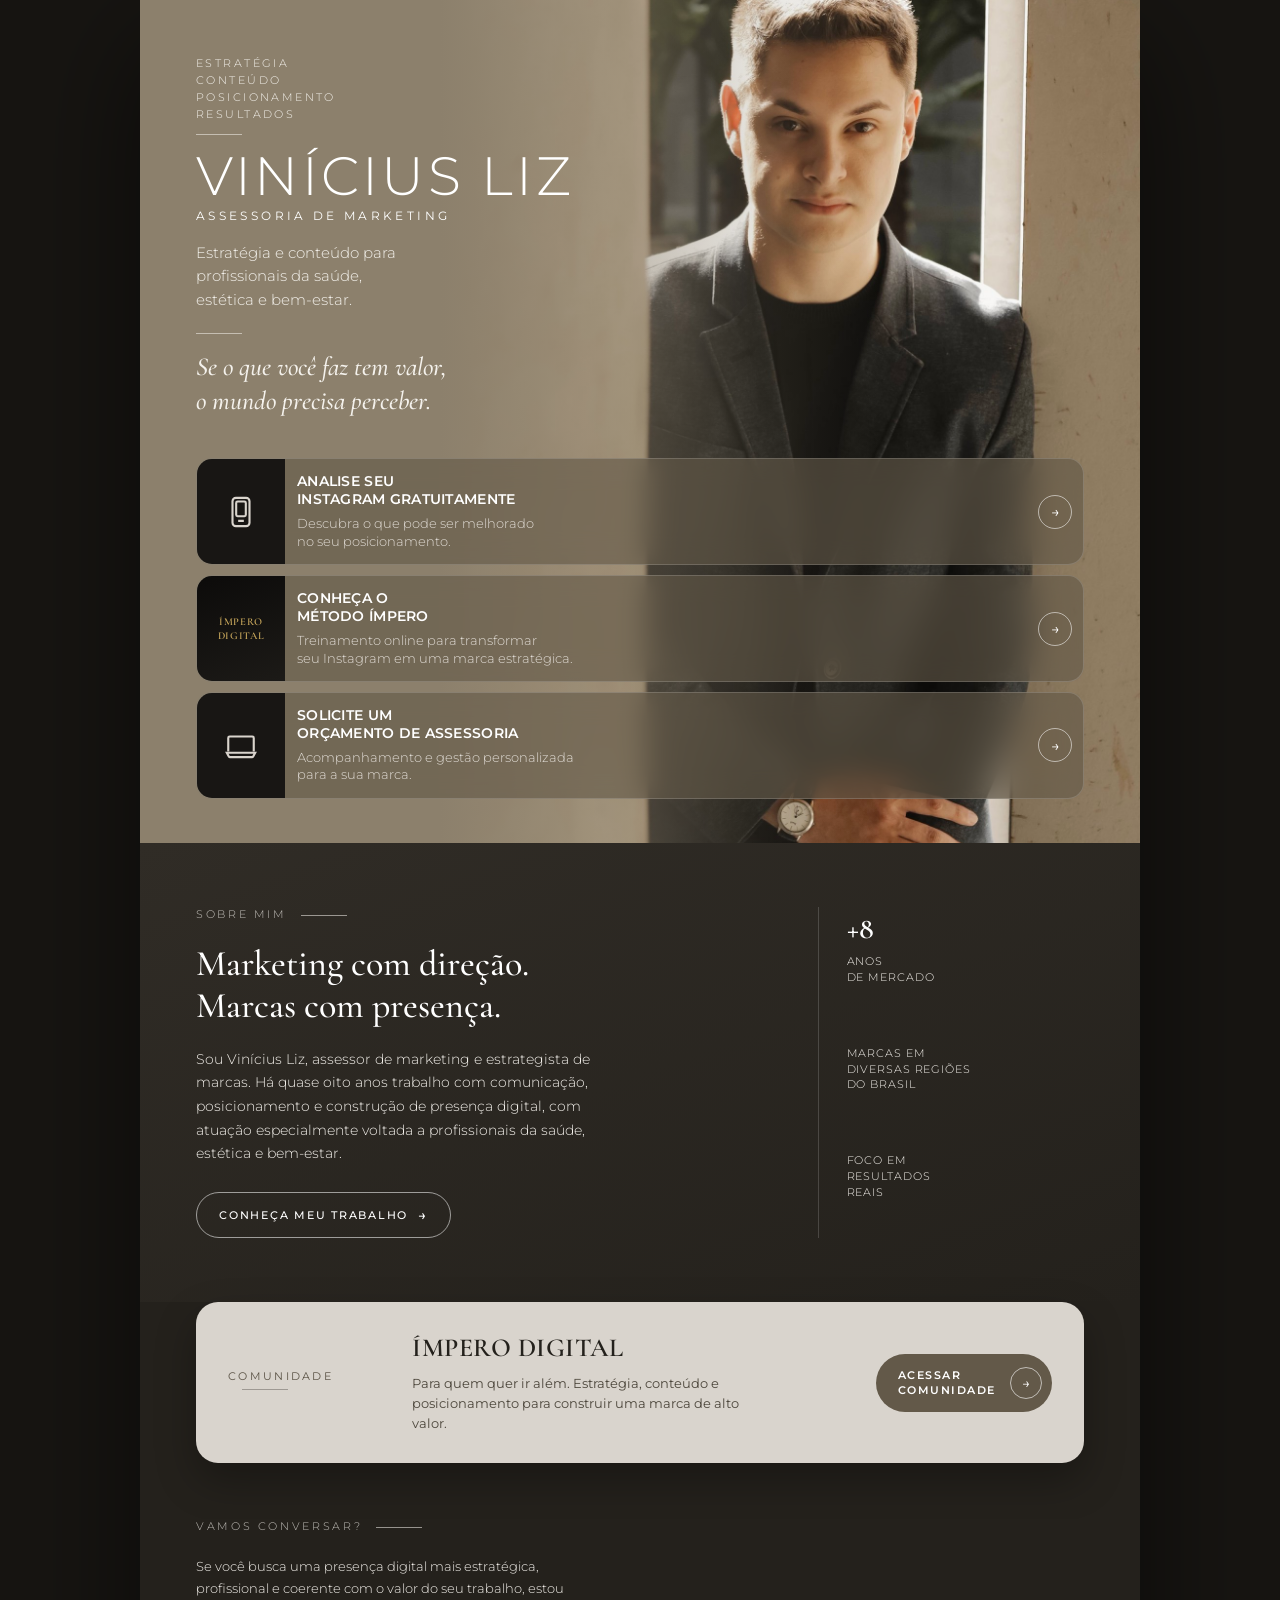
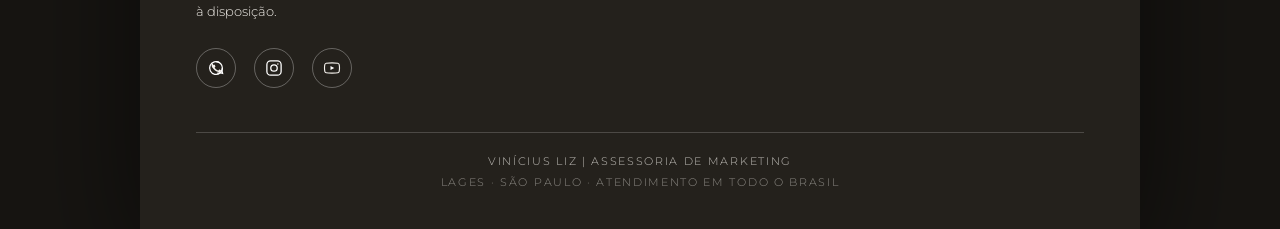
==== bio/index.html @ fffc3018 "Adiciona pagina /bio (link na bio do Instagram) para Vinicius Liz" ====
<!DOCTYPE html>
<html lang="pt-BR">
<head>
<meta charset="UTF-8">
<meta name="viewport" content="width=device-width, initial-scale=1">
<title>Vinícius Liz | Assessoria de Marketing</title>
<meta name="description" content="Estratégia, conteúdo e posicionamento para profissionais da saúde, estética e bem-estar. Conheça o trabalho de Vinícius Liz e o Método ÍMPERO.">
<meta name="robots" content="index, follow">

<meta property="og:type" content="profile">
<meta property="og:title" content="Vinícius Liz | Assessoria de Marketing">
<meta property="og:description" content="Estratégia, conteúdo e posicionamento para profissionais da saúde, estética e bem-estar.">
<meta property="og:url" content="https://viniciusliz.com.br/bio">
<meta property="og:image" content="https://viniciusliz.com.br/bio/assets/img/vinicius-liz-bio.jpg">
<meta name="twitter:card" content="summary_large_image">

<link rel="icon" href="/favicon.ico">
<link rel="preconnect" href="https://fonts.googleapis.com">
<link rel="preconnect" href="https://fonts.gstatic.com" crossorigin>
<link rel="stylesheet" href="css/style.css">
</head>
<body>

<main class="bio-page">

  <!-- ===== HERO ===== -->
  <section class="hero">
    <div class="hero-bg">
      <img class="hero-photo" src="assets/img/vinicius-liz-bio.jpg" alt="Vinícius Liz, assessor de marketing, em ambiente externo com jaqueta cinza" width="1600" height="2400" fetchpriority="high">
    </div>

    <div class="hero-content">
      <div class="hero-tags">
        <span>ESTRATÉGIA</span>
        <span>CONTEÚDO</span>
        <span>POSICIONAMENTO</span>
        <span>RESULTADOS</span>
        <span class="rule" style="margin-top:10px;"></span>
      </div>

      <h1 class="hero-name">VINÍCIUS LIZ</h1>
      <p class="hero-role">ASSESSORIA DE MARKETING</p>
      <p class="hero-desc">Estratégia e conteúdo para<br>profissionais da saúde,<br>estética e bem-estar.</p>

      <div class="hero-quote-wrap">
        <span class="rule" style="display:block;width:46px;"></span>
        <p class="hero-quote">Se o que você faz tem valor,<br>o mundo precisa perceber.</p>
      </div>
    </div>

    <div class="cards">
      <a class="card reveal" id="card-analise" href="#" target="_blank" rel="noopener">
        <div class="card-img" aria-hidden="true">
          <svg viewBox="0 0 24 24" fill="none" stroke="currentColor" stroke-width="1.5"><rect x="6" y="2" width="12" height="20" rx="2.4"/><line x1="10" y1="18.3" x2="14" y2="18.3"/><rect x="8.6" y="4.6" width="6.8" height="10.4" rx="1"/></svg>
        </div>
        <div class="card-body">
          <div class="card-title">ANALISE SEU<br>INSTAGRAM GRATUITAMENTE</div>
          <div class="card-desc">Descubra o que pode ser melhorado<br>no seu posicionamento.</div>
        </div>
        <div class="card-arrow-wrap"><span class="card-arrow" aria-hidden="true">→</span></div>
      </a>

      <a class="card reveal" id="card-metodo" href="#" target="_blank" rel="noopener">
        <div class="card-img card-img--impero" aria-hidden="true">
          <span class="impero-word">ÍMPERO</span>
          <span class="impero-word">DIGITAL</span>
        </div>
        <div class="card-body">
          <div class="card-title">CONHEÇA O<br>MÉTODO ÍMPERO</div>
          <div class="card-desc">Treinamento online para transformar<br>seu Instagram em uma marca estratégica.</div>
        </div>
        <div class="card-arrow-wrap"><span class="card-arrow" aria-hidden="true">→</span></div>
      </a>

      <a class="card reveal" id="card-assessoria" href="#" target="_blank" rel="noopener">
        <div class="card-img" aria-hidden="true">
          <svg viewBox="0 0 24 24" fill="none" stroke="currentColor" stroke-width="1.5"><path d="M3 16.5V7a1 1 0 0 1 1-1h16a1 1 0 0 1 1 1v9.5"/><path d="M2 17.5h20l-1.4 2.6a1 1 0 0 1-.9.5H4.3a1 1 0 0 1-.9-.5L2 17.5Z"/></svg>
        </div>
        <div class="card-body">
          <div class="card-title">SOLICITE UM<br>ORÇAMENTO DE ASSESSORIA</div>
          <div class="card-desc">Acompanhamento e gestão personalizada<br>para a sua marca.</div>
        </div>
        <div class="card-arrow-wrap"><span class="card-arrow" aria-hidden="true">→</span></div>
      </a>
    </div>
  </section>

  <!-- ===== SOBRE MIM ===== -->
  <section class="about reveal">
    <div class="about-inner">
      <div class="about-main">
        <div class="eyebrow">SOBRE MIM<span class="rule"></span></div>
        <h2 class="about-title">Marketing com direção.<br>Marcas com presença.</h2>
        <p class="about-text">Sou Vinícius Liz, assessor de marketing e estrategista de marcas. Há quase oito anos trabalho com comunicação, posicionamento e construção de presença digital, com atuação especialmente voltada a profissionais da saúde, estética e bem-estar.</p>
        <a class="btn-outline" id="link-portfolio" href="#" target="_blank" rel="noopener">CONHEÇA MEU TRABALHO <span class="arrow" aria-hidden="true">→</span></a>
      </div>
      <div class="about-stats">
        <div class="stat"><span class="stat-num">+8</span>ANOS<br>DE MERCADO</div>
        <div class="stat">MARCAS EM<br>DIVERSAS REGIÕES<br>DO BRASIL</div>
        <div class="stat">FOCO EM<br>RESULTADOS<br>REAIS</div>
      </div>
    </div>
  </section>

  <!-- ===== COMUNIDADE ===== -->
  <section class="community-wrap reveal">
    <a class="community-card" id="link-comunidade" href="#" target="_blank" rel="noopener">
      <div class="community-label">COMUNIDADE<span class="rule"></span></div>
      <div class="community-main">
        <h3 class="community-title">ÍMPERO DIGITAL</h3>
        <p class="community-desc">Para quem quer ir além. Estratégia, conteúdo e posicionamento para construir uma marca de alto valor.</p>
      </div>
      <span class="community-btn">ACESSAR<br>COMUNIDADE<span class="circle-arrow" aria-hidden="true">→</span></span>
    </a>
  </section>

  <!-- ===== CONTATO ===== -->
  <section class="contact reveal">
    <div class="eyebrow">VAMOS CONVERSAR?<span class="rule"></span></div>
    <p class="contact-text">Se você busca uma presença digital mais estratégica, profissional e coerente com o valor do seu trabalho, estou à disposição.</p>
    <div class="social-icons">
      <a id="link-whatsapp" href="#" target="_blank" rel="noopener" aria-label="WhatsApp">
        <svg viewBox="0 0 24 24" stroke="currentColor"><path d="M20.5 12a8.5 8.5 0 1 1-3.7-7"/><path d="M12 3.5A8.5 8.5 0 0 1 20.5 12c0 2-.6 3.5-.6 3.5l.9 3.7-3.8-.9s-1.7.7-3.3.7"/><path d="M8.7 8.2c.2-.5.4-.5.6-.5h.5c.2 0 .4 0 .6.4.2.5.7 1.6.7 1.7.1.1.1.3 0 .4-.1.2-.1.3-.3.4-.1.2-.3.3-.4.5-.1.1-.3.3-.1.6.2.3.8 1.3 1.7 2.1 1.2 1 2.1 1.3 2.5 1.5.3.1.5.1.6-.1.2-.2.7-.8.9-1 .2-.2.3-.2.6-.1.2.1 1.5.7 1.8.8.3.1.5.2.5.3.1.4.1.8-.1 1.2-.2.4-1.1 1-1.9 1.1-.6.1-1.3.1-3.9-.9-3.3-1.3-5.3-4.6-5.5-4.8-.1-.2-1.3-1.7-1.3-3.3 0-1.6.8-2.3 1.1-2.7Z" fill="currentColor" stroke="none"/></svg>
      </a>
      <a id="link-instagram" href="#" target="_blank" rel="noopener" aria-label="Instagram">
        <svg viewBox="0 0 24 24" stroke="currentColor"><rect x="2.5" y="2.5" width="19" height="19" rx="5"/><circle cx="12" cy="12" r="4.3"/><circle cx="17.2" cy="6.8" r="1" fill="currentColor" stroke="none"/></svg>
      </a>
      <a id="link-youtube" href="#" target="_blank" rel="noopener" aria-label="YouTube">
        <svg class="yt-icon" viewBox="0 0 24 24"><path d="M21.6 7.6a2.7 2.7 0 0 0-1.9-1.9C18 5.2 12 5.2 12 5.2s-6 0-7.7.5A2.7 2.7 0 0 0 2.4 7.6 28 28 0 0 0 2 12a28 28 0 0 0 .4 4.4 2.7 2.7 0 0 0 1.9 1.9c1.7.5 7.7.5 7.7.5s6 0 7.7-.5a2.7 2.7 0 0 0 1.9-1.9A28 28 0 0 0 22 12a28 28 0 0 0-.4-4.4Z" fill="none" stroke="currentColor" stroke-width="1.5"/><path d="M10 9.3v5.4L15 12l-5-2.7Z"/></svg>
      </a>
    </div>
  </section>

  <!-- ===== FOOTER ===== -->
  <footer class="reveal">
    <hr>
    <p class="footer-line">VINÍCIUS LIZ | ASSESSORIA DE MARKETING</p>
    <p class="footer-line">LAGES · SÃO PAULO · ATENDIMENTO EM TODO O BRASIL</p>
  </footer>

</main>

<script src="js/links.js"></script>
<script src="js/main.js"></script>
</body>
</html>
---- bio/css/style.css ----
@import url('https://fonts.googleapis.com/css2?family=Montserrat:wght@300;400;500;600&family=Cormorant+Garamond:ital,wght@0,400;0,500;0,600;1,500&display=swap');

:root{
  --brown-warm:#635949;
  --brown-deep:#302C26;
  --black-warm:#24211C;
  --beige-gray:#8C806C;
  --beige-light:#D9D4CD;
  --white-soft:#F4F1EC;

  --ease:cubic-bezier(.22,.61,.36,1);
  --content-w: 640px;
}

*,*::before,*::after{box-sizing:border-box;}
html{scroll-behavior:smooth;}
body{
  margin:0;
  font-family:'Montserrat',sans-serif;
  background:var(--brown-deep);
  color:var(--white-soft);
  -webkit-font-smoothing:antialiased;
  overflow-x:hidden;
}
img{display:block;max-width:100%;}
a{color:inherit;text-decoration:none;}
.rule{
  display:inline-block;
  width:46px;height:1px;
  background:rgba(244,241,236,.55);
  vertical-align:middle;
  margin-left:14px;
}
:focus-visible{outline:2px solid var(--white-soft);outline-offset:3px;}

@media (prefers-reduced-motion: reduce){
  *{animation-duration:.001ms !important; transition-duration:.001ms !important;}
}

/* wide-viewport frame */
.bio-page{
  max-width:1000px;
  margin:0 auto;
  background:var(--brown-deep);
  position:relative;
}
@media (min-width:1001px){
  body{background:#171512;}
  .bio-page{box-shadow:0 40px 120px rgba(0,0,0,.55);}
}

/* ============ HERO ============ */
.hero{
  position:relative;
  min-height:640px;
  padding:clamp(28px,7vw,56px) clamp(20px,6vw,56px) 0;
  overflow:hidden;
  display:flex;
  flex-direction:column;
}
.hero-bg{
  position:absolute; inset:0;
  background:var(--beige-gray);
}
.hero-bg::before{
  content:"";
  position:absolute; inset:0;
  background:linear-gradient(90deg,#8C806C 0%,#8C806C 30%, rgba(140,128,108,.15) 62%, rgba(140,128,108,0) 74%);
  z-index:2;
}
.hero-photo{
  position:absolute;
  right:0; top:0;
  height:100%;
  width:78%;
  object-fit:cover;
  object-position:78% 18%;
  filter:saturate(1.02) contrast(1.02);
}
.hero-content{
  position:relative; z-index:3;
  max-width:78%;
}
.hero-tags{
  display:flex; flex-direction:column;
  gap:3px;
  font-size:11px;
  font-weight:300;
  letter-spacing:.22em;
  color:var(--white-soft);
  margin-bottom:10px;
}
.hero-tags .rule{margin-left:0; margin-top:10px;}
.hero-name{
  font-family:'Montserrat',sans-serif;
  font-weight:300;
  font-size:clamp(34px,9.5vw,54px);
  letter-spacing:.06em;
  color:#fff;
  margin:14px 0 4px;
  line-height:1.02;
}
.hero-role{
  margin:0 0 18px;
  font-size:12px;
  font-weight:400;
  letter-spacing:.28em;
  color:#fff;
}
.hero-desc{
  margin:0 0 22px;
  font-size:clamp(13px,3.6vw,15px);
  font-weight:300;
  line-height:1.55;
  color:var(--white-soft);
  max-width:280px;
}
.hero-quote-wrap{margin-bottom:clamp(28px,7vw,40px);}
.hero-quote-wrap .rule{display:block; margin:0 0 16px;}
.hero-quote{
  margin:0;
  font-family:'Cormorant Garamond',serif;
  font-weight:500;
  font-style:italic;
  font-size:clamp(19px,5.2vw,26px);
  line-height:1.32;
  color:var(--white-soft);
  max-width:300px;
}

/* ============ CARDS ============ */
.cards{
  position:relative; z-index:3;
  display:flex; flex-direction:column;
  gap:10px;
  padding-bottom:clamp(28px,7vw,44px);
  margin-top:auto;
}
.card{
  display:flex;
  align-items:stretch;
  background:rgba(99,89,73,.62);
  -webkit-backdrop-filter:blur(14px) saturate(1.1);
  backdrop-filter:blur(14px) saturate(1.1);
  border:1px solid rgba(255,255,255,.16);
  border-radius:16px;
  overflow:hidden;
  min-height:96px;
  transition:background .35s var(--ease), transform .35s var(--ease);
}
.card:hover, .card:focus-visible{
  background:rgba(120,109,89,.68);
}
.card:hover .card-arrow, .card:focus-visible .card-arrow{
  transform:translateX(3px);
}
.card-img{
  flex:0 0 88px;
  width:88px;
  position:relative;
  display:flex;
  align-items:center;
  justify-content:center;
  background:#181614;
}
.card-img svg{width:34px;height:34px;stroke:var(--beige-light);}
.card-img--impero{
  background:linear-gradient(160deg,#0c0b0a,#1c1a17);
  flex-direction:column;
  gap:2px;
}
.card-img--impero .impero-word{
  font-family:'Cormorant Garamond',serif;
  font-weight:600;
  font-size:10.5px;
  letter-spacing:.06em;
  color:#C9A85C;
  line-height:1.15;
  text-align:center;
}
.card-body{
  flex:1;
  padding:14px 12px;
  display:flex;
  flex-direction:column;
  justify-content:center;
  gap:6px;
  min-width:0;
}
.card-title{
  font-size:clamp(12.5px,3.6vw,14px);
  font-weight:600;
  letter-spacing:.02em;
  line-height:1.28;
  color:#fff;
}
.card-desc{
  font-size:clamp(11px,3vw,12.5px);
  font-weight:300;
  line-height:1.4;
  color:rgba(244,241,236,.85);
}
.card-arrow-wrap{
  flex:0 0 56px;
  display:flex;
  align-items:center;
  justify-content:center;
}
.card-arrow{
  width:34px;height:34px;
  border-radius:50%;
  border:1px solid rgba(255,255,255,.55);
  display:flex;align-items:center;justify-content:center;
  font-size:15px;
  color:#fff;
  transition:transform .3s var(--ease);
}

/* ============ ABOUT ============ */
.about{
  background:linear-gradient(160deg,var(--brown-deep) 0%, var(--black-warm) 100%);
  padding:clamp(40px,9vw,64px) clamp(20px,6vw,56px);
}
.eyebrow{
  font-size:11px;
  font-weight:300;
  letter-spacing:.24em;
  color:rgba(244,241,236,.75);
  margin-bottom:22px;
}
.about-inner{
  display:flex;
  flex-direction:column;
  gap:34px;
}
.about-title{
  font-family:'Cormorant Garamond',serif;
  font-weight:500;
  font-size:clamp(26px,7vw,36px);
  line-height:1.18;
  color:#fff;
  margin:0 0 20px;
}
.about-text{
  font-size:13.5px;
  font-weight:300;
  line-height:1.75;
  color:var(--white-soft);
  margin:0 0 26px;
  max-width:46ch;
}
.btn-outline{
  display:inline-flex;
  align-items:center;
  gap:10px;
  border:1px solid rgba(255,255,255,.55);
  border-radius:30px;
  padding:13px 22px;
  font-size:11px;
  font-weight:500;
  letter-spacing:.16em;
  color:#fff;
  transition:background .3s var(--ease), transform .3s var(--ease);
}
.btn-outline:hover{background:rgba(255,255,255,.1); transform:translateX(2px);}
.btn-outline .arrow{font-size:14px;}

.about-stats{
  display:grid;
  grid-template-columns:1fr;
  gap:18px;
  padding-top:26px;
  border-top:1px solid rgba(255,255,255,.16);
}
.stat{
  font-size:11px;
  font-weight:300;
  letter-spacing:.08em;
  line-height:1.45;
  color:var(--white-soft);
}
.stat-num{
  display:block;
  font-family:'Cormorant Garamond',serif;
  font-weight:600;
  font-size:30px;
  color:#fff;
  margin-bottom:4px;
}

@media (min-width:680px){
  .about-inner{flex-direction:row; gap:48px;}
  .about-main{flex:1 1 62%;}
  .about-stats{
    flex:0 0 30%;
    grid-template-columns:1fr;
    border-top:none;
    border-left:1px solid rgba(255,255,255,.16);
    padding-top:0;
    padding-left:28px;
    gap:22px;
  }
}

/* ============ COMMUNITY ============ */
.community-wrap{
  background:var(--black-warm);
  padding:0 clamp(20px,6vw,56px) clamp(36px,8vw,56px);
}
.community-card{
  display:block;
  background:var(--beige-light);
  color:var(--black-warm);
  border-radius:22px;
  padding:clamp(22px,5vw,30px) clamp(22px,5vw,32px);
  box-shadow:0 18px 40px rgba(0,0,0,.28);
  transition:transform .35s var(--ease), box-shadow .35s var(--ease);
}
.community-card:hover{transform:translateY(-2px); box-shadow:0 22px 48px rgba(0,0,0,.34);}
.community-label{
  font-size:10.5px;
  font-weight:400;
  letter-spacing:.22em;
  color:#5b5346;
  margin-bottom:18px;
}
.community-label .rule{background:rgba(48,44,38,.35);}
.community-title{
  font-family:'Cormorant Garamond',serif;
  font-weight:600;
  font-size:26px;
  letter-spacing:.02em;
  margin:0 0 10px;
  color:var(--black-warm);
}
.community-desc{
  font-size:13px;
  font-weight:400;
  line-height:1.55;
  color:#4d473c;
  margin:0 0 22px;
  max-width:40ch;
}
.community-btn{
  display:inline-flex;
  align-items:center;
  gap:14px;
  background:var(--brown-warm);
  color:#fff;
  border-radius:30px;
  padding:13px 10px 13px 22px;
  font-size:11px;
  font-weight:600;
  letter-spacing:.14em;
  line-height:1.3;
}
.community-btn .circle-arrow{
  width:32px;height:32px;
  border-radius:50%;
  border:1px solid rgba(255,255,255,.6);
  display:flex;align-items:center;justify-content:center;
  flex:0 0 auto;
  font-size:14px;
  font-weight:400;
  letter-spacing:normal;
}

@media (min-width:680px){
  .community-card{
    display:flex;
    align-items:center;
    justify-content:space-between;
    gap:24px;
  }
  .community-label{flex:0 0 160px; margin-bottom:0;}
  .community-main{flex:1;}
  .community-desc{margin-bottom:0;}
  .community-btn{flex:0 0 auto;}
}

/* ============ CONTACT ============ */
.contact{
  background:var(--black-warm);
  padding:0 clamp(20px,6vw,56px) clamp(30px,7vw,44px);
}
.contact-text{
  font-size:13px;
  font-weight:300;
  line-height:1.7;
  color:var(--white-soft);
  max-width:42ch;
  margin:0 0 26px;
}
.social-icons{
  display:flex;
  gap:18px;
}
.social-icons a{
  width:40px;height:40px;
  border-radius:50%;
  border:1px solid rgba(255,255,255,.3);
  display:flex;align-items:center;justify-content:center;
  transition:opacity .3s var(--ease), border-color .3s var(--ease);
}
.social-icons a:hover{opacity:.65;}
.social-icons svg{width:18px;height:18px;stroke:#fff;fill:none;stroke-width:1.7;}
.social-icons .yt-icon{fill:#fff;stroke:none;}

/* ============ FOOTER ============ */
footer{
  background:var(--black-warm);
  padding:0 clamp(20px,6vw,56px) clamp(30px,7vw,40px);
}
footer hr{
  border:none;
  border-top:1px solid rgba(255,255,255,.18);
  margin:0 0 22px;
}
.footer-line{
  text-align:center;
  font-size:10.5px;
  font-weight:300;
  letter-spacing:.16em;
  color:rgba(244,241,236,.75);
  margin:0 0 8px;
}
.footer-line:last-child{margin-bottom:0; color:rgba(244,241,236,.5);}

/* ============ REVEAL ============ */
.reveal{opacity:0; transform:translateY(20px); transition:opacity .7s var(--ease), transform .7s var(--ease);}
.reveal.in{opacity:1; transform:translateY(0);}
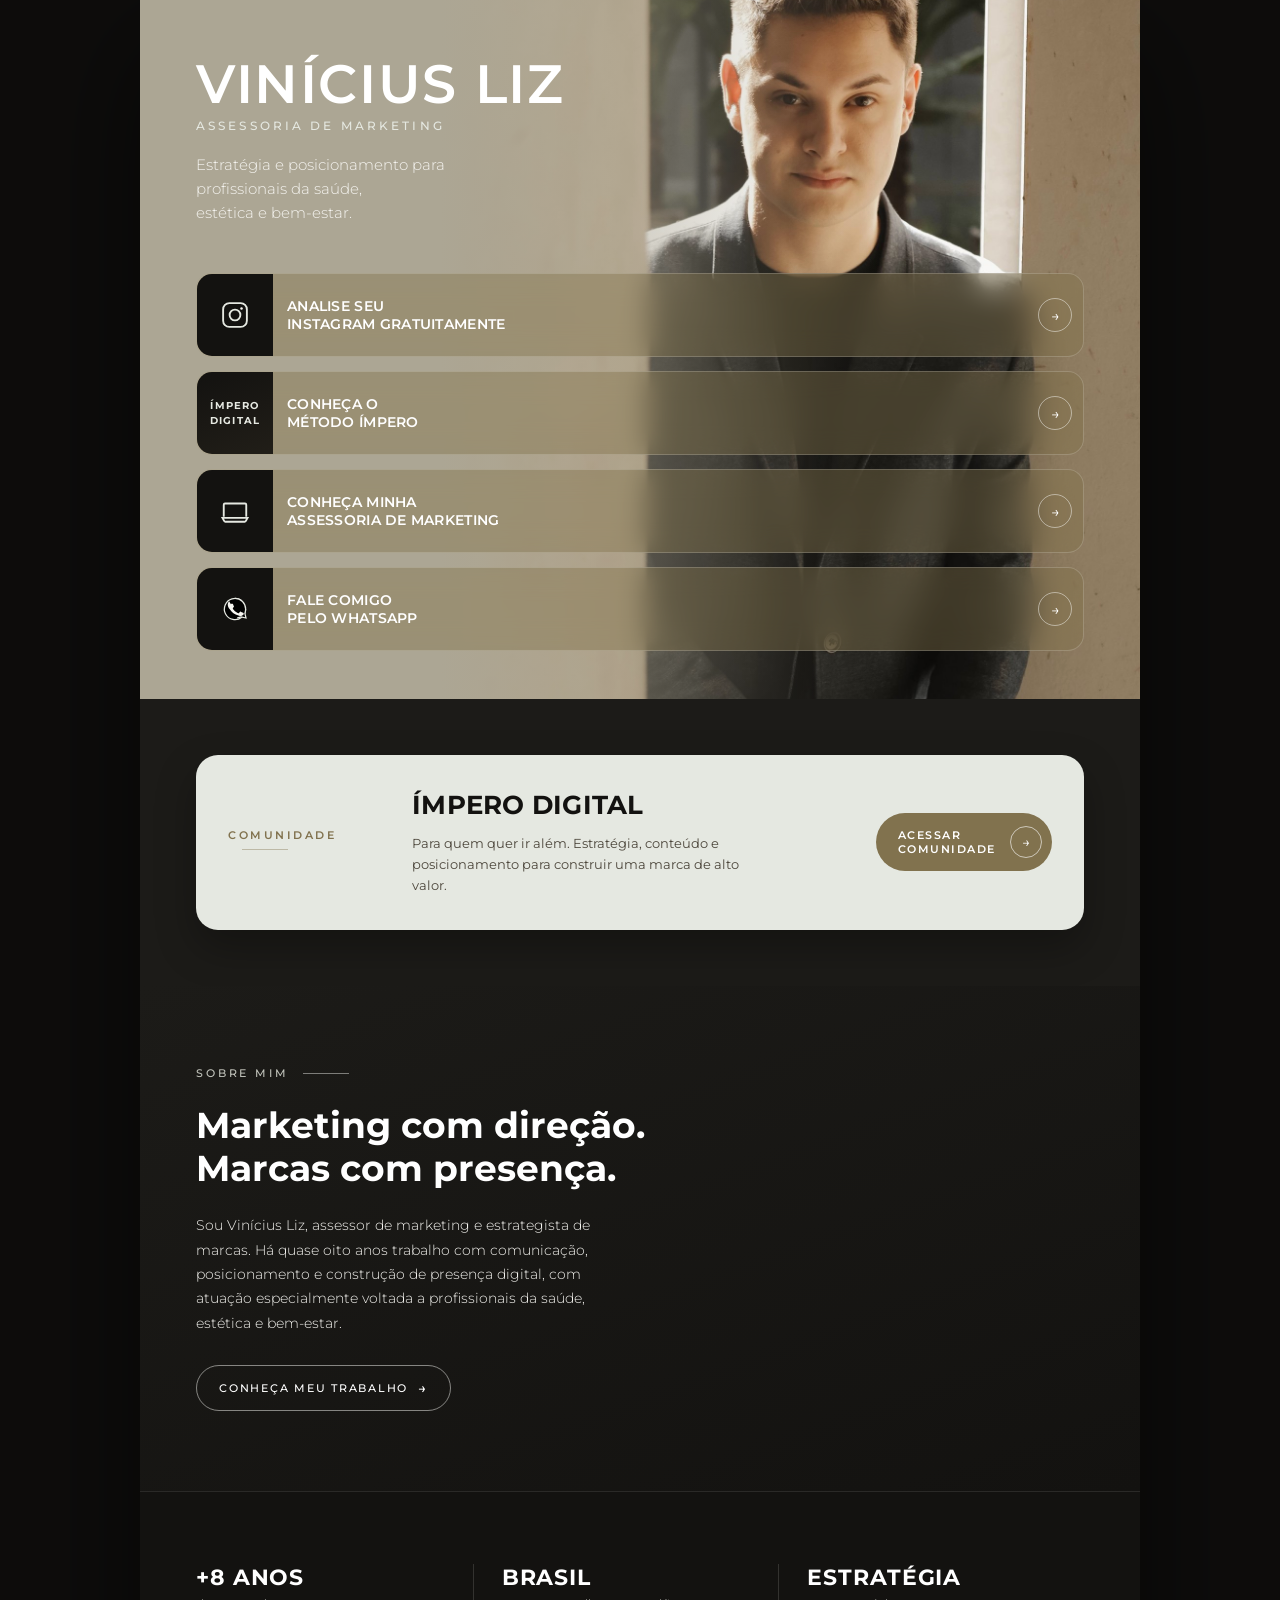
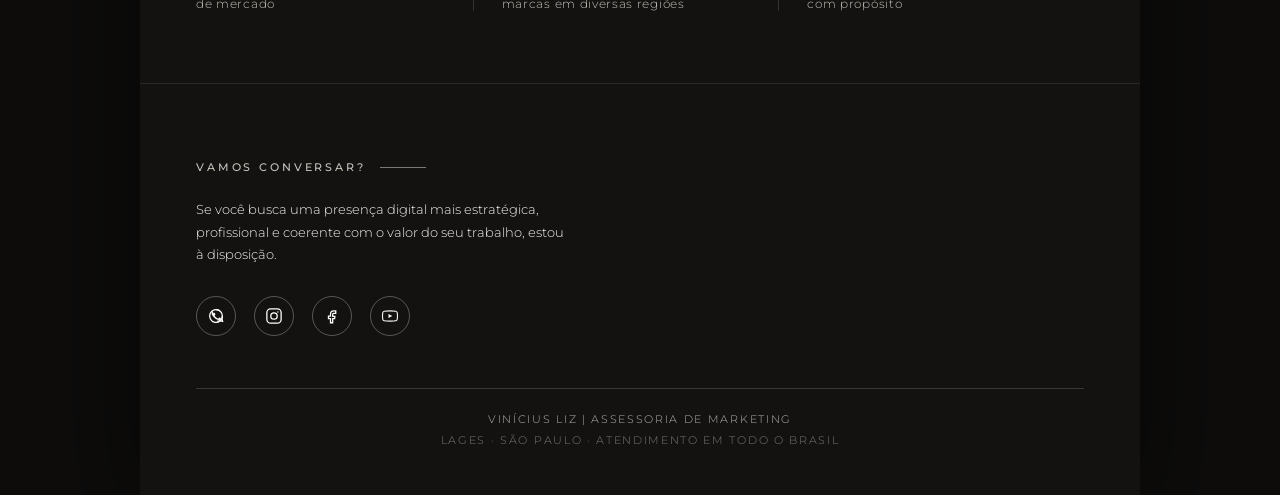
==== commit 6c4eaa46: "Redesign completo da /bio conforme briefing: nova identidade Swiss minimalista - Nova paleta (Jenipa" ====
--- a/bio/index.html
+++ b/bio/index.html
@@ -17,7 +17,7 @@
 <link rel="icon" href="/favicon.ico">
 <link rel="preconnect" href="https://fonts.googleapis.com">
 <link rel="preconnect" href="https://fonts.gstatic.com" crossorigin>
-<link rel="stylesheet" href="css/style.css">
+<link rel="stylesheet" href="/bio/css/style.css">
 </head>
 <body>
 
@@ -26,79 +26,56 @@
   <!-- ===== HERO ===== -->
   <section class="hero">
     <div class="hero-bg">
-      <img class="hero-photo" src="assets/img/vinicius-liz-bio.jpg" alt="Vinícius Liz, assessor de marketing, em ambiente externo com jaqueta cinza" width="1600" height="2400" fetchpriority="high">
+      <img class="hero-photo" src="/bio/assets/img/vinicius-liz-bio.jpg" alt="Vinícius Liz, assessor de marketing, em ambiente externo com jaqueta cinza" width="1600" height="2400" fetchpriority="high">
     </div>
 
     <div class="hero-content">
-      <div class="hero-tags">
-        <span>ESTRATÉGIA</span>
-        <span>CONTEÚDO</span>
-        <span>POSICIONAMENTO</span>
-        <span>RESULTADOS</span>
-        <span class="rule" style="margin-top:10px;"></span>
-      </div>
-
       <h1 class="hero-name">VINÍCIUS LIZ</h1>
       <p class="hero-role">ASSESSORIA DE MARKETING</p>
-      <p class="hero-desc">Estratégia e conteúdo para<br>profissionais da saúde,<br>estética e bem-estar.</p>
-
-      <div class="hero-quote-wrap">
-        <span class="rule" style="display:block;width:46px;"></span>
-        <p class="hero-quote">Se o que você faz tem valor,<br>o mundo precisa perceber.</p>
-      </div>
+      <p class="hero-desc">Estratégia e posicionamento para<br>profissionais da saúde,<br>estética e bem-estar.</p>
     </div>
 
     <div class="cards">
-      <a class="card reveal" id="card-analise" href="#" target="_blank" rel="noopener">
+      <a class="card" id="card-analise" href="#" target="_blank" rel="noopener">
         <div class="card-img" aria-hidden="true">
-          <svg viewBox="0 0 24 24" fill="none" stroke="currentColor" stroke-width="1.5"><rect x="6" y="2" width="12" height="20" rx="2.4"/><line x1="10" y1="18.3" x2="14" y2="18.3"/><rect x="8.6" y="4.6" width="6.8" height="10.4" rx="1"/></svg>
+          <svg viewBox="0 0 24 24" stroke="currentColor" fill="none" stroke-width="1.5"><rect x="2.5" y="2.5" width="19" height="19" rx="5"/><circle cx="12" cy="12" r="4.3"/><circle cx="17.2" cy="6.8" r="1" fill="currentColor" stroke="none"/></svg>
         </div>
         <div class="card-body">
           <div class="card-title">ANALISE SEU<br>INSTAGRAM GRATUITAMENTE</div>
-          <div class="card-desc">Descubra o que pode ser melhorado<br>no seu posicionamento.</div>
         </div>
         <div class="card-arrow-wrap"><span class="card-arrow" aria-hidden="true">→</span></div>
       </a>
 
-      <a class="card reveal" id="card-metodo" href="#" target="_blank" rel="noopener">
+      <a class="card" id="card-metodo" href="#" target="_blank" rel="noopener">
         <div class="card-img card-img--impero" aria-hidden="true">
           <span class="impero-word">ÍMPERO</span>
           <span class="impero-word">DIGITAL</span>
         </div>
         <div class="card-body">
           <div class="card-title">CONHEÇA O<br>MÉTODO ÍMPERO</div>
-          <div class="card-desc">Treinamento online para transformar<br>seu Instagram em uma marca estratégica.</div>
         </div>
         <div class="card-arrow-wrap"><span class="card-arrow" aria-hidden="true">→</span></div>
       </a>
 
-      <a class="card reveal" id="card-assessoria" href="#" target="_blank" rel="noopener">
+      <a class="card" id="card-assessoria" href="#" target="_blank" rel="noopener">
         <div class="card-img" aria-hidden="true">
           <svg viewBox="0 0 24 24" fill="none" stroke="currentColor" stroke-width="1.5"><path d="M3 16.5V7a1 1 0 0 1 1-1h16a1 1 0 0 1 1 1v9.5"/><path d="M2 17.5h20l-1.4 2.6a1 1 0 0 1-.9.5H4.3a1 1 0 0 1-.9-.5L2 17.5Z"/></svg>
         </div>
         <div class="card-body">
-          <div class="card-title">SOLICITE UM<br>ORÇAMENTO DE ASSESSORIA</div>
-          <div class="card-desc">Acompanhamento e gestão personalizada<br>para a sua marca.</div>
+          <div class="card-title">CONHEÇA MINHA<br>ASSESSORIA DE MARKETING</div>
         </div>
         <div class="card-arrow-wrap"><span class="card-arrow" aria-hidden="true">→</span></div>
       </a>
-    </div>
-  </section>
 
-  <!-- ===== SOBRE MIM ===== -->
-  <section class="about reveal">
-    <div class="about-inner">
-      <div class="about-main">
-        <div class="eyebrow">SOBRE MIM<span class="rule"></span></div>
-        <h2 class="about-title">Marketing com direção.<br>Marcas com presença.</h2>
-        <p class="about-text">Sou Vinícius Liz, assessor de marketing e estrategista de marcas. Há quase oito anos trabalho com comunicação, posicionamento e construção de presença digital, com atuação especialmente voltada a profissionais da saúde, estética e bem-estar.</p>
-        <a class="btn-outline" id="link-portfolio" href="#" target="_blank" rel="noopener">CONHEÇA MEU TRABALHO <span class="arrow" aria-hidden="true">→</span></a>
-      </div>
-      <div class="about-stats">
-        <div class="stat"><span class="stat-num">+8</span>ANOS<br>DE MERCADO</div>
-        <div class="stat">MARCAS EM<br>DIVERSAS REGIÕES<br>DO BRASIL</div>
-        <div class="stat">FOCO EM<br>RESULTADOS<br>REAIS</div>
-      </div>
+      <a class="card" id="card-whatsapp" href="#" target="_blank" rel="noopener">
+        <div class="card-img" aria-hidden="true">
+          <svg viewBox="0 0 24 24" stroke="currentColor"><path d="M20.5 12a8.5 8.5 0 1 1-3.7-7"/><path d="M12 3.5A8.5 8.5 0 0 1 20.5 12c0 2-.6 3.5-.6 3.5l.9 3.7-3.8-.9s-1.7.7-3.3.7"/><path d="M8.7 8.2c.2-.5.4-.5.6-.5h.5c.2 0 .4 0 .6.4.2.5.7 1.6.7 1.7.1.1.1.3 0 .4-.1.2-.1.3-.3.4-.1.2-.3.3-.4.5-.1.1-.3.3-.1.6.2.3.8 1.3 1.7 2.1 1.2 1 2.1 1.3 2.5 1.5.3.1.5.1.6-.1.2-.2.7-.8.9-1 .2-.2.3-.2.6-.1.2.1 1.5.7 1.8.8.3.1.5.2.5.3.1.4.1.8-.1 1.2-.2.4-1.1 1-1.9 1.1-.6.1-1.3.1-3.9-.9-3.3-1.3-5.3-4.6-5.5-4.8-.1-.2-1.3-1.7-1.3-3.3 0-1.6.8-2.3 1.1-2.7Z" fill="currentColor" stroke="none"/></svg>
+        </div>
+        <div class="card-body">
+          <div class="card-title">FALE COMIGO<br>PELO WHATSAPP</div>
+        </div>
+        <div class="card-arrow-wrap"><span class="card-arrow" aria-hidden="true">→</span></div>
+      </a>
     </div>
   </section>
 
@@ -114,6 +91,36 @@
     </a>
   </section>
 
+  <!-- ===== SOBRE MIM ===== -->
+  <section class="about reveal">
+    <div class="about-inner">
+      <div class="about-main">
+        <div class="eyebrow">SOBRE MIM<span class="rule"></span></div>
+        <h2 class="about-title">Marketing com direção.<br>Marcas com presença.</h2>
+        <p class="about-text">Sou Vinícius Liz, assessor de marketing e estrategista de marcas. Há quase oito anos trabalho com comunicação, posicionamento e construção de presença digital, com atuação especialmente voltada a profissionais da saúde, estética e bem-estar.</p>
+        <a class="btn-outline" id="link-portfolio" href="#" target="_blank" rel="noopener">CONHEÇA MEU TRABALHO <span class="arrow" aria-hidden="true">→</span></a>
+      </div>
+    </div>
+  </section>
+
+  <!-- ===== INDICADORES ===== -->
+  <section class="indicadores reveal">
+    <div class="indicadores-inner">
+      <div class="indicador">
+        <span class="indicador-num">+8 ANOS</span>
+        <span class="indicador-label">de mercado</span>
+      </div>
+      <div class="indicador">
+        <span class="indicador-num">BRASIL</span>
+        <span class="indicador-label">marcas em diversas regiões</span>
+      </div>
+      <div class="indicador">
+        <span class="indicador-num">ESTRATÉGIA</span>
+        <span class="indicador-label">com propósito</span>
+      </div>
+    </div>
+  </section>
+
   <!-- ===== CONTATO ===== -->
   <section class="contact reveal">
     <div class="eyebrow">VAMOS CONVERSAR?<span class="rule"></span></div>
@@ -124,6 +131,9 @@
       </a>
       <a id="link-instagram" href="#" target="_blank" rel="noopener" aria-label="Instagram">
         <svg viewBox="0 0 24 24" stroke="currentColor"><rect x="2.5" y="2.5" width="19" height="19" rx="5"/><circle cx="12" cy="12" r="4.3"/><circle cx="17.2" cy="6.8" r="1" fill="currentColor" stroke="none"/></svg>
+      </a>
+      <a id="link-facebook" href="#" target="_blank" rel="noopener" aria-label="Facebook">
+        <svg viewBox="0 0 24 24" stroke="none" fill="currentColor"><path d="M15 8.5h2V5.3c-.3 0-1.4-.1-2.7-.1-2.7 0-4.3 1.6-4.3 4.5v2.6H7.3V15.6H10V21h2.9v-5.4h2.6l.4-3.2h-3V9.9c0-.9.3-1.4 1.1-1.4Z"/></svg>
       </a>
       <a id="link-youtube" href="#" target="_blank" rel="noopener" aria-label="YouTube">
         <svg class="yt-icon" viewBox="0 0 24 24"><path d="M21.6 7.6a2.7 2.7 0 0 0-1.9-1.9C18 5.2 12 5.2 12 5.2s-6 0-7.7.5A2.7 2.7 0 0 0 2.4 7.6 28 28 0 0 0 2 12a28 28 0 0 0 .4 4.4 2.7 2.7 0 0 0 1.9 1.9c1.7.5 7.7.5 7.7.5s6 0 7.7-.5a2.7 2.7 0 0 0 1.9-1.9A28 28 0 0 0 22 12a28 28 0 0 0-.4-4.4Z" fill="none" stroke="currentColor" stroke-width="1.5"/><path d="M10 9.3v5.4L15 12l-5-2.7Z"/></svg>
@@ -140,7 +150,7 @@
 
 </main>
 
-<script src="js/links.js"></script>
-<script src="js/main.js"></script>
+<script src="/bio/js/links.js"></script>
+<script src="/bio/js/main.js"></script>
 </body>
 </html>
--- a/bio/css/style.css
+++ b/bio/css/style.css
@@ -1,12 +1,13 @@
-@import url('https://fonts.googleapis.com/css2?family=Montserrat:wght@300;400;500;600&family=Cormorant+Garamond:ital,wght@0,400;0,500;0,600;1,500&display=swap');
+@import url('https://fonts.googleapis.com/css2?family=Montserrat:wght@300;400;500;600;700&display=swap');
 
 :root{
-  --brown-warm:#635949;
-  --brown-deep:#302C26;
-  --black-warm:#24211C;
-  --beige-gray:#8C806C;
-  --beige-light:#D9D4CD;
-  --white-soft:#F4F1EC;
+  --charcoal:#1c1b18;
+  --charcoal-deep:#131210;
+  --jenipapo:#81724e;
+  --latte:#aca694;
+  --smoke:#c2c4bc;
+  --beige:#e5e8e1;
+  --off-white:#f6f5f1;
 
   --ease:cubic-bezier(.22,.61,.36,1);
   --content-w: 640px;
@@ -17,8 +18,8 @@
 body{
   margin:0;
   font-family:'Montserrat',sans-serif;
-  background:var(--brown-deep);
-  color:var(--white-soft);
+  background:var(--charcoal);
+  color:var(--off-white);
   -webkit-font-smoothing:antialiased;
   overflow-x:hidden;
 }
@@ -27,11 +28,11 @@
 .rule{
   display:inline-block;
   width:46px;height:1px;
-  background:rgba(244,241,236,.55);
+  background:rgba(246,245,241,.45);
   vertical-align:middle;
   margin-left:14px;
 }
-:focus-visible{outline:2px solid var(--white-soft);outline-offset:3px;}
+:focus-visible{outline:2px solid var(--off-white);outline-offset:3px;}
 
 @media (prefers-reduced-motion: reduce){
   *{animation-duration:.001ms !important; transition-duration:.001ms !important;}
@@ -41,11 +42,11 @@
 .bio-page{
   max-width:1000px;
   margin:0 auto;
-  background:var(--brown-deep);
+  background:var(--charcoal);
   position:relative;
 }
 @media (min-width:1001px){
-  body{background:#171512;}
+  body{background:#0e0d0c;}
   .bio-page{box-shadow:0 40px 120px rgba(0,0,0,.55);}
 }
 
@@ -60,12 +61,12 @@
 }
 .hero-bg{
   position:absolute; inset:0;
-  background:var(--beige-gray);
+  background:var(--latte);
 }
 .hero-bg::before{
   content:"";
   position:absolute; inset:0;
-  background:linear-gradient(90deg,#8C806C 0%,#8C806C 30%, rgba(140,128,108,.15) 62%, rgba(140,128,108,0) 74%);
+  background:linear-gradient(90deg,#aca694 0%,#aca694 30%, rgba(172,166,148,.15) 62%, rgba(172,166,148,0) 74%);
   z-index:2;
 }
 .hero-photo{
@@ -81,50 +82,28 @@
   position:relative; z-index:3;
   max-width:78%;
 }
-.hero-tags{
-  display:flex; flex-direction:column;
-  gap:3px;
-  font-size:11px;
-  font-weight:300;
-  letter-spacing:.22em;
-  color:var(--white-soft);
-  margin-bottom:10px;
-}
-.hero-tags .rule{margin-left:0; margin-top:10px;}
 .hero-name{
   font-family:'Montserrat',sans-serif;
-  font-weight:300;
+  font-weight:600;
   font-size:clamp(34px,9.5vw,54px);
-  letter-spacing:.06em;
-  color:#fff;
-  margin:14px 0 4px;
-  line-height:1.02;
+  letter-spacing:.03em;
+  color:#fff;
+  margin:0 0 6px;
+  line-height:1.04;
 }
 .hero-role{
-  margin:0 0 18px;
+  margin:0 0 20px;
   font-size:12px;
-  font-weight:400;
-  letter-spacing:.28em;
-  color:#fff;
+  font-weight:500;
+  letter-spacing:.26em;
+  color:var(--beige);
 }
 .hero-desc{
-  margin:0 0 22px;
+  margin:0 0 clamp(32px,8vw,48px);
   font-size:clamp(13px,3.6vw,15px);
   font-weight:300;
-  line-height:1.55;
-  color:var(--white-soft);
-  max-width:280px;
-}
-.hero-quote-wrap{margin-bottom:clamp(28px,7vw,40px);}
-.hero-quote-wrap .rule{display:block; margin:0 0 16px;}
-.hero-quote{
-  margin:0;
-  font-family:'Cormorant Garamond',serif;
-  font-weight:500;
-  font-style:italic;
-  font-size:clamp(19px,5.2vw,26px);
-  line-height:1.32;
-  color:var(--white-soft);
+  line-height:1.6;
+  color:var(--off-white);
   max-width:300px;
 }
 
@@ -132,73 +111,66 @@
 .cards{
   position:relative; z-index:3;
   display:flex; flex-direction:column;
-  gap:10px;
-  padding-bottom:clamp(28px,7vw,44px);
+  gap:14px;
+  padding-bottom:clamp(32px,8vw,48px);
   margin-top:auto;
 }
 .card{
   display:flex;
   align-items:stretch;
-  background:rgba(99,89,73,.62);
+  background:rgba(129,114,78,.42);
   -webkit-backdrop-filter:blur(14px) saturate(1.1);
   backdrop-filter:blur(14px) saturate(1.1);
-  border:1px solid rgba(255,255,255,.16);
+  border:1px solid rgba(246,245,241,.2);
   border-radius:16px;
   overflow:hidden;
-  min-height:96px;
+  min-height:84px;
   transition:background .35s var(--ease), transform .35s var(--ease);
 }
 .card:hover, .card:focus-visible{
-  background:rgba(120,109,89,.68);
+  background:rgba(148,133,97,.5);
 }
 .card:hover .card-arrow, .card:focus-visible .card-arrow{
   transform:translateX(3px);
 }
 .card-img{
-  flex:0 0 88px;
-  width:88px;
+  flex:0 0 76px;
+  width:76px;
   position:relative;
   display:flex;
   align-items:center;
   justify-content:center;
-  background:#181614;
-}
-.card-img svg{width:34px;height:34px;stroke:var(--beige-light);}
+  background:var(--charcoal-deep);
+}
+.card-img svg{width:30px;height:30px;stroke:var(--beige);}
 .card-img--impero{
-  background:linear-gradient(160deg,#0c0b0a,#1c1a17);
+  background:linear-gradient(160deg,var(--charcoal-deep),#211e18);
   flex-direction:column;
   gap:2px;
 }
 .card-img--impero .impero-word{
-  font-family:'Cormorant Garamond',serif;
-  font-weight:600;
-  font-size:10.5px;
-  letter-spacing:.06em;
-  color:#C9A85C;
-  line-height:1.15;
+  font-family:'Montserrat',sans-serif;
+  font-weight:700;
+  font-size:10px;
+  letter-spacing:.12em;
+  color:var(--beige);
+  line-height:1.3;
   text-align:center;
 }
 .card-body{
   flex:1;
-  padding:14px 12px;
+  padding:12px 14px;
   display:flex;
   flex-direction:column;
   justify-content:center;
-  gap:6px;
   min-width:0;
 }
 .card-title{
   font-size:clamp(12.5px,3.6vw,14px);
   font-weight:600;
   letter-spacing:.02em;
-  line-height:1.28;
-  color:#fff;
-}
-.card-desc{
-  font-size:clamp(11px,3vw,12.5px);
-  font-weight:300;
-  line-height:1.4;
-  color:rgba(244,241,236,.85);
+  line-height:1.3;
+  color:#fff;
 }
 .card-arrow-wrap{
   flex:0 0 56px;
@@ -209,143 +181,57 @@
 .card-arrow{
   width:34px;height:34px;
   border-radius:50%;
-  border:1px solid rgba(255,255,255,.55);
+  border:1px solid rgba(246,245,241,.5);
   display:flex;align-items:center;justify-content:center;
   font-size:15px;
   color:#fff;
   transition:transform .3s var(--ease);
 }
 
-/* ============ ABOUT ============ */
-.about{
-  background:linear-gradient(160deg,var(--brown-deep) 0%, var(--black-warm) 100%);
-  padding:clamp(40px,9vw,64px) clamp(20px,6vw,56px);
-}
-.eyebrow{
-  font-size:11px;
-  font-weight:300;
-  letter-spacing:.24em;
-  color:rgba(244,241,236,.75);
-  margin-bottom:22px;
-}
-.about-inner{
-  display:flex;
-  flex-direction:column;
-  gap:34px;
-}
-.about-title{
-  font-family:'Cormorant Garamond',serif;
-  font-weight:500;
-  font-size:clamp(26px,7vw,36px);
-  line-height:1.18;
-  color:#fff;
-  margin:0 0 20px;
-}
-.about-text{
-  font-size:13.5px;
-  font-weight:300;
-  line-height:1.75;
-  color:var(--white-soft);
-  margin:0 0 26px;
-  max-width:46ch;
-}
-.btn-outline{
-  display:inline-flex;
-  align-items:center;
-  gap:10px;
-  border:1px solid rgba(255,255,255,.55);
-  border-radius:30px;
-  padding:13px 22px;
-  font-size:11px;
-  font-weight:500;
-  letter-spacing:.16em;
-  color:#fff;
-  transition:background .3s var(--ease), transform .3s var(--ease);
-}
-.btn-outline:hover{background:rgba(255,255,255,.1); transform:translateX(2px);}
-.btn-outline .arrow{font-size:14px;}
-
-.about-stats{
-  display:grid;
-  grid-template-columns:1fr;
-  gap:18px;
-  padding-top:26px;
-  border-top:1px solid rgba(255,255,255,.16);
-}
-.stat{
-  font-size:11px;
-  font-weight:300;
-  letter-spacing:.08em;
-  line-height:1.45;
-  color:var(--white-soft);
-}
-.stat-num{
-  display:block;
-  font-family:'Cormorant Garamond',serif;
-  font-weight:600;
-  font-size:30px;
-  color:#fff;
-  margin-bottom:4px;
-}
-
-@media (min-width:680px){
-  .about-inner{flex-direction:row; gap:48px;}
-  .about-main{flex:1 1 62%;}
-  .about-stats{
-    flex:0 0 30%;
-    grid-template-columns:1fr;
-    border-top:none;
-    border-left:1px solid rgba(255,255,255,.16);
-    padding-top:0;
-    padding-left:28px;
-    gap:22px;
-  }
-}
-
 /* ============ COMMUNITY ============ */
 .community-wrap{
-  background:var(--black-warm);
-  padding:0 clamp(20px,6vw,56px) clamp(36px,8vw,56px);
+  background:var(--charcoal);
+  padding:clamp(36px,8vw,56px) clamp(20px,6vw,56px) clamp(36px,8vw,56px);
 }
 .community-card{
   display:block;
-  background:var(--beige-light);
-  color:var(--black-warm);
+  background:var(--beige);
+  color:var(--charcoal-deep);
   border-radius:22px;
-  padding:clamp(22px,5vw,30px) clamp(22px,5vw,32px);
+  padding:clamp(24px,5.5vw,34px) clamp(22px,5vw,32px);
   box-shadow:0 18px 40px rgba(0,0,0,.28);
   transition:transform .35s var(--ease), box-shadow .35s var(--ease);
 }
 .community-card:hover{transform:translateY(-2px); box-shadow:0 22px 48px rgba(0,0,0,.34);}
 .community-label{
   font-size:10.5px;
-  font-weight:400;
-  letter-spacing:.22em;
-  color:#5b5346;
+  font-weight:600;
+  letter-spacing:.24em;
+  color:var(--jenipapo);
   margin-bottom:18px;
 }
-.community-label .rule{background:rgba(48,44,38,.35);}
+.community-label .rule{background:rgba(129,114,78,.4);}
 .community-title{
-  font-family:'Cormorant Garamond',serif;
-  font-weight:600;
+  font-family:'Montserrat',sans-serif;
+  font-weight:700;
   font-size:26px;
-  letter-spacing:.02em;
-  margin:0 0 10px;
-  color:var(--black-warm);
+  letter-spacing:.01em;
+  margin:0 0 12px;
+  color:var(--charcoal-deep);
 }
 .community-desc{
   font-size:13px;
   font-weight:400;
-  line-height:1.55;
+  line-height:1.6;
   color:#4d473c;
-  margin:0 0 22px;
+  margin:0 0 24px;
   max-width:40ch;
 }
 .community-btn{
   display:inline-flex;
   align-items:center;
   gap:14px;
-  background:var(--brown-warm);
+  background:var(--jenipapo);
   color:#fff;
   border-radius:30px;
   padding:13px 10px 13px 22px;
@@ -378,18 +264,114 @@
   .community-btn{flex:0 0 auto;}
 }
 
+/* ============ ABOUT ============ */
+.about{
+  background:linear-gradient(160deg,var(--charcoal) 0%, var(--charcoal-deep) 100%);
+  padding:clamp(48px,11vw,80px) clamp(20px,6vw,56px);
+}
+.eyebrow{
+  font-size:11px;
+  font-weight:500;
+  letter-spacing:.26em;
+  color:var(--smoke);
+  margin-bottom:24px;
+}
+.about-inner{
+  max-width:640px;
+}
+.about-title{
+  font-family:'Montserrat',sans-serif;
+  font-weight:700;
+  font-size:clamp(26px,7vw,36px);
+  line-height:1.22;
+  color:#fff;
+  margin:0 0 22px;
+}
+.about-text{
+  font-size:13.5px;
+  font-weight:300;
+  line-height:1.8;
+  color:var(--off-white);
+  margin:0 0 30px;
+  max-width:46ch;
+}
+.btn-outline{
+  display:inline-flex;
+  align-items:center;
+  gap:10px;
+  border:1px solid rgba(246,245,241,.5);
+  border-radius:30px;
+  padding:13px 22px;
+  font-size:11px;
+  font-weight:500;
+  letter-spacing:.16em;
+  color:#fff;
+  transition:background .3s var(--ease), transform .3s var(--ease);
+}
+.btn-outline:hover{background:rgba(246,245,241,.1); transform:translateX(2px);}
+.btn-outline .arrow{font-size:14px;}
+
+/* ============ INDICADORES ============ */
+.indicadores{
+  background:var(--charcoal-deep);
+  padding:clamp(44px,10vw,72px) clamp(20px,6vw,56px);
+  border-top:1px solid rgba(246,245,241,.1);
+  border-bottom:1px solid rgba(246,245,241,.1);
+}
+.indicadores-inner{
+  display:flex;
+  flex-direction:column;
+  gap:28px;
+}
+.indicador{
+  display:flex;
+  flex-direction:column;
+  gap:6px;
+  padding-bottom:22px;
+  border-bottom:1px solid rgba(246,245,241,.14);
+}
+.indicador:last-child{border-bottom:none; padding-bottom:0;}
+.indicador-num{
+  font-family:'Montserrat',sans-serif;
+  font-weight:700;
+  font-size:22px;
+  letter-spacing:.04em;
+  color:#fff;
+}
+.indicador-label{
+  font-size:11.5px;
+  font-weight:300;
+  letter-spacing:.06em;
+  color:var(--smoke);
+}
+
+@media (min-width:680px){
+  .indicadores-inner{
+    flex-direction:row;
+    gap:0;
+  }
+  .indicador{
+    flex:1;
+    border-bottom:none;
+    padding-bottom:0;
+    padding:0 28px;
+    border-left:1px solid rgba(246,245,241,.14);
+  }
+  .indicador:first-child{border-left:none; padding-left:0;}
+}
+
 /* ============ CONTACT ============ */
 .contact{
-  background:var(--black-warm);
-  padding:0 clamp(20px,6vw,56px) clamp(30px,7vw,44px);
+  background:var(--charcoal-deep);
+  padding:clamp(48px,10vw,76px) clamp(20px,6vw,56px) clamp(36px,8vw,52px);
 }
 .contact-text{
   font-size:13px;
   font-weight:300;
-  line-height:1.7;
-  color:var(--white-soft);
+  line-height:1.75;
+  color:var(--off-white);
   max-width:42ch;
-  margin:0 0 26px;
+  margin:0 0 30px;
 }
 .social-icons{
   display:flex;
@@ -398,7 +380,7 @@
 .social-icons a{
   width:40px;height:40px;
   border-radius:50%;
-  border:1px solid rgba(255,255,255,.3);
+  border:1px solid rgba(246,245,241,.3);
   display:flex;align-items:center;justify-content:center;
   transition:opacity .3s var(--ease), border-color .3s var(--ease);
 }
@@ -408,24 +390,35 @@
 
 /* ============ FOOTER ============ */
 footer{
-  background:var(--black-warm);
-  padding:0 clamp(20px,6vw,56px) clamp(30px,7vw,40px);
+  background:var(--charcoal-deep);
+  padding:0 clamp(20px,6vw,56px) clamp(36px,8vw,48px);
 }
 footer hr{
   border:none;
-  border-top:1px solid rgba(255,255,255,.18);
-  margin:0 0 22px;
+  border-top:1px solid rgba(246,245,241,.16);
+  margin:0 0 24px;
 }
 .footer-line{
   text-align:center;
   font-size:10.5px;
   font-weight:300;
   letter-spacing:.16em;
-  color:rgba(244,241,236,.75);
+  color:rgba(246,245,241,.7);
   margin:0 0 8px;
 }
-.footer-line:last-child{margin-bottom:0; color:rgba(244,241,236,.5);}
+.footer-line:last-child{margin-bottom:0; color:rgba(246,245,241,.45);}
 
 /* ============ REVEAL ============ */
 .reveal{opacity:0; transform:translateY(20px); transition:opacity .7s var(--ease), transform .7s var(--ease);}
 .reveal.in{opacity:1; transform:translateY(0);}
+
+/* ============ HERO MOBILE OVERRIDES (kept last so they win the cascade) ============ */
+@media (max-width:679px){
+  .hero{ padding-top:16px; }
+  .hero-photo{ width:50%; object-position:57% 50%; }
+  .hero-content{ max-width:44%; }
+  .hero-name{ font-size:28px; margin:0 0 4px; }
+  .hero-role{ margin-bottom:14px; }
+  .hero-desc{ font-size:11.5px; line-height:1.45; margin-bottom:22px; }
+  .cards{ gap:8px; padding-bottom:18px; }
+}
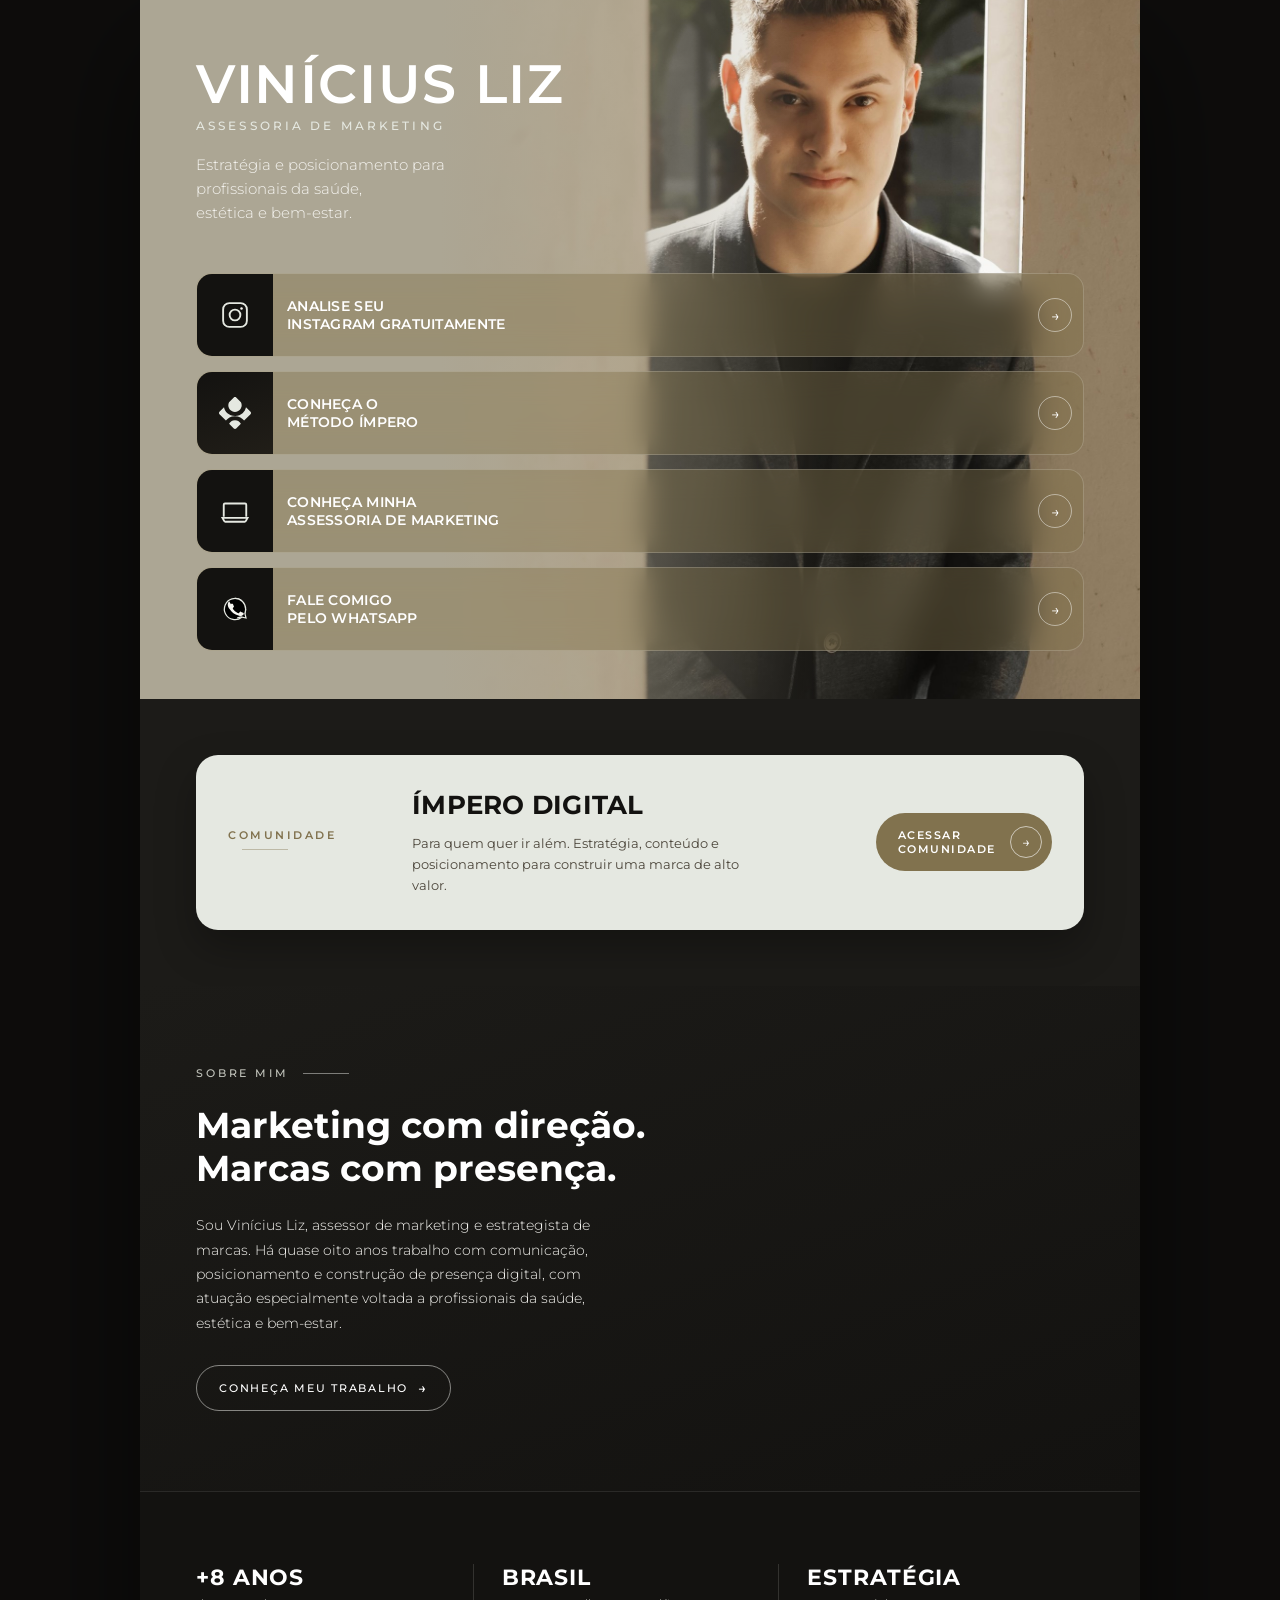
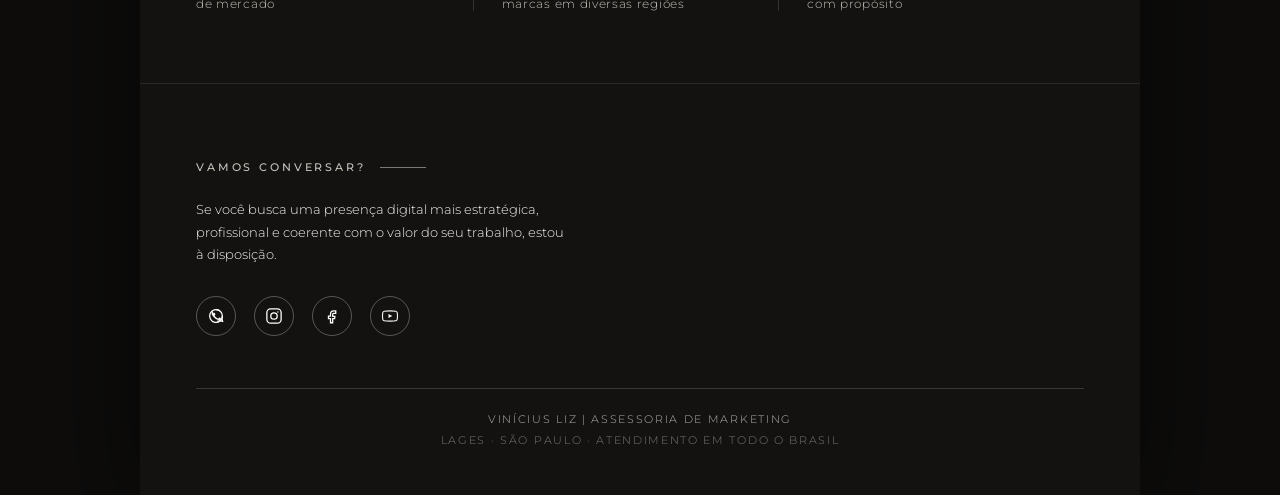
==== commit bf9c9eb8: "Usa o logo oficial do Impero Digital como icone no card 2 do hero da /bio Substitui o wordmark em te" ====
--- a/bio/index.html
+++ b/bio/index.html
@@ -48,8 +48,7 @@
 
       <a class="card" id="card-metodo" href="#" target="_blank" rel="noopener">
         <div class="card-img card-img--impero" aria-hidden="true">
-          <span class="impero-word">ÍMPERO</span>
-          <span class="impero-word">DIGITAL</span>
+          <svg viewBox="0 0 1284.08 1284.08" fill="currentColor"><path d="M641.28,933.47c-113.59,0-194.79,63.16-235.89,142.06l188.7,188.7c26.48,26.48,69.42,26.48,95.91,0l188.75-188.75c-41.46-79.23-123.55-142.01-237.46-142.01Z"/><path d="M373.71,333.49c0,124,99.52,264.31,267.57,264.31,169.68,0,269.2-140.31,269.2-264.31v-3.26c0-40.19-10.29-81.68-29.7-119.57L689.99,19.86c-26.48-26.48-69.42-26.48-95.91,0l-190.63,190.63c-19.48,38.12-29.76,79.76-29.76,119.73v3.26Z"/><path d="M634.78,767.72c174.13,0,299.19,76.06,373.29,178.42l256.15-256.15c26.48-26.48,26.48-69.42,0-95.91l-181.56-181.56c-33.36,169.61-181.01,350.05-433.22,350.06-263.69,0-415.31-173.72-448.3-349.77L19.86,594.09c-26.48,26.48-26.48,69.42,0,95.91l257.34,257.34c72.35-101.38,192.42-179.61,357.58-179.62Z"/></svg>
         </div>
         <div class="card-body">
           <div class="card-title">CONHEÇA O<br>MÉTODO ÍMPERO</div>
--- a/bio/css/style.css
+++ b/bio/css/style.css
@@ -145,17 +145,11 @@
 .card-img svg{width:30px;height:30px;stroke:var(--beige);}
 .card-img--impero{
   background:linear-gradient(160deg,var(--charcoal-deep),#211e18);
-  flex-direction:column;
-  gap:2px;
-}
-.card-img--impero .impero-word{
-  font-family:'Montserrat',sans-serif;
-  font-weight:700;
-  font-size:10px;
-  letter-spacing:.12em;
+}
+.card-img--impero svg{
+  width:32px;height:32px;
   color:var(--beige);
-  line-height:1.3;
-  text-align:center;
+  stroke:none;
 }
 .card-body{
   flex:1;
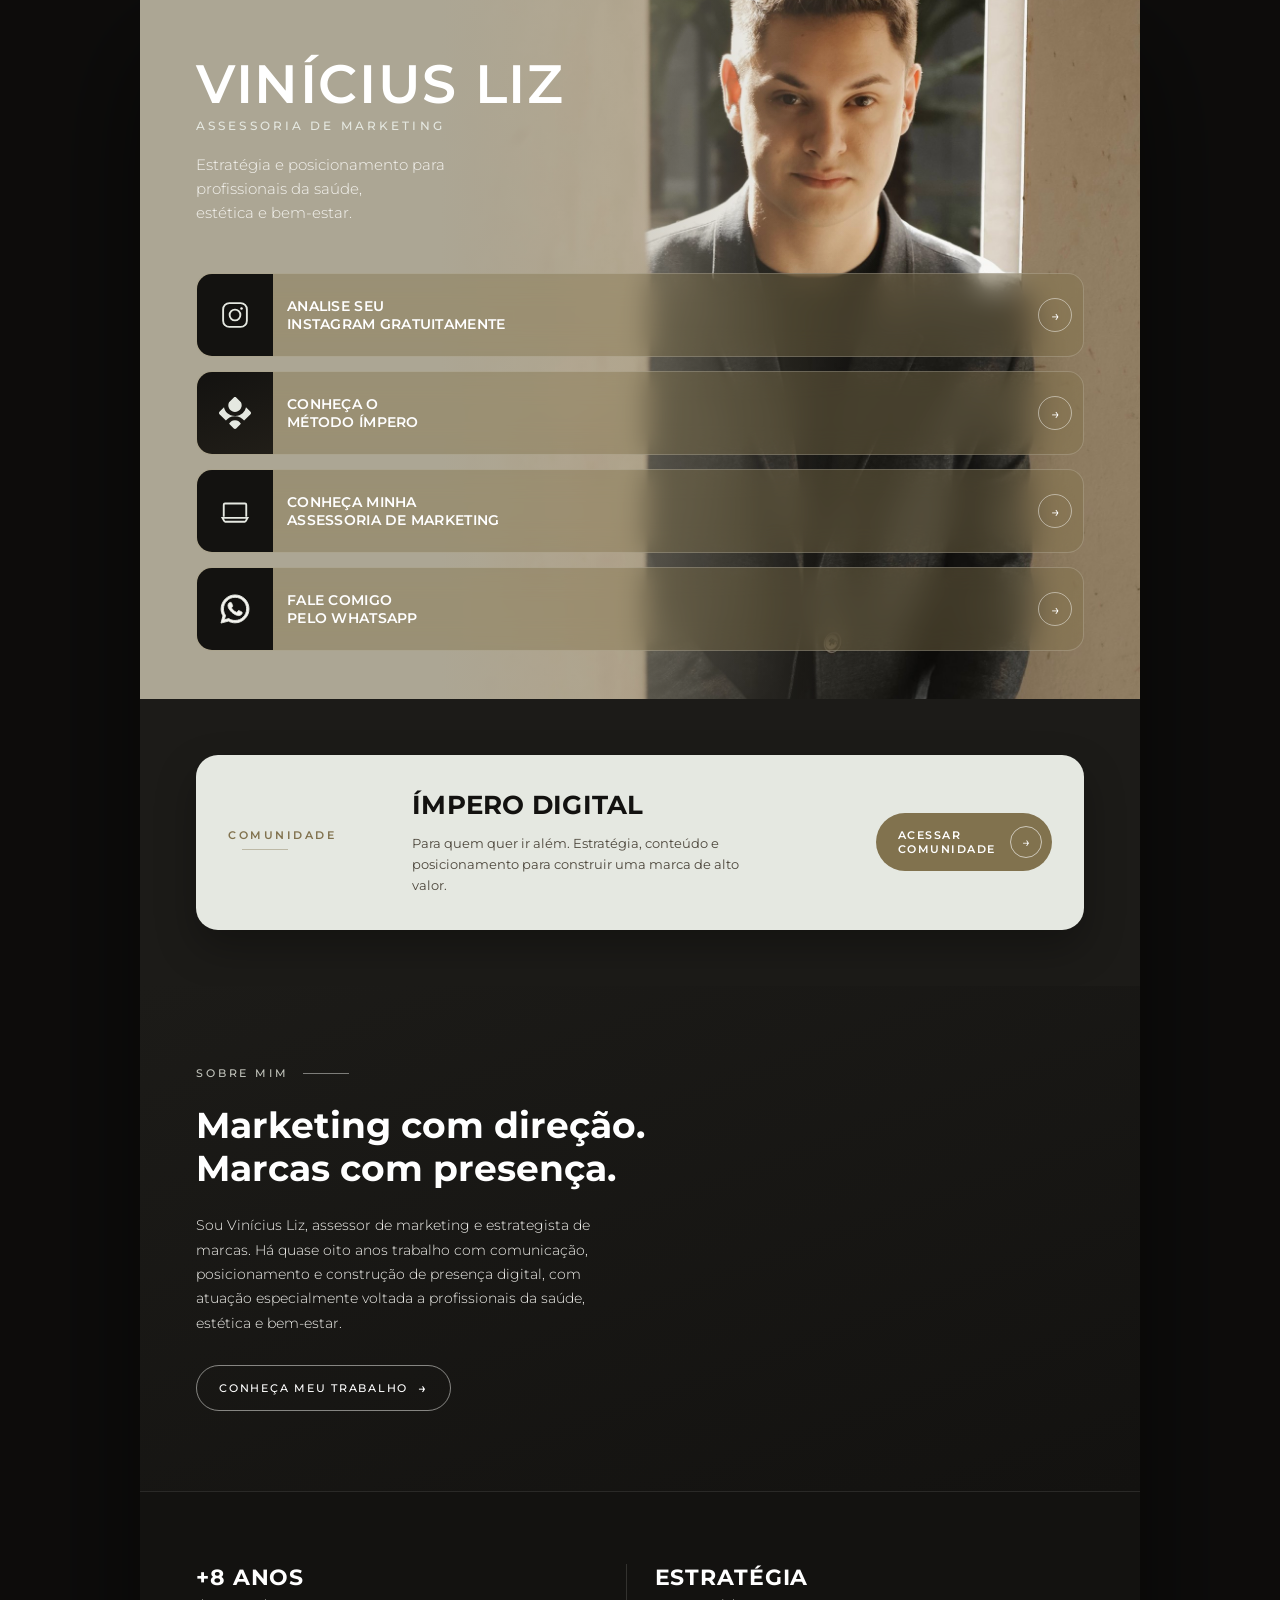
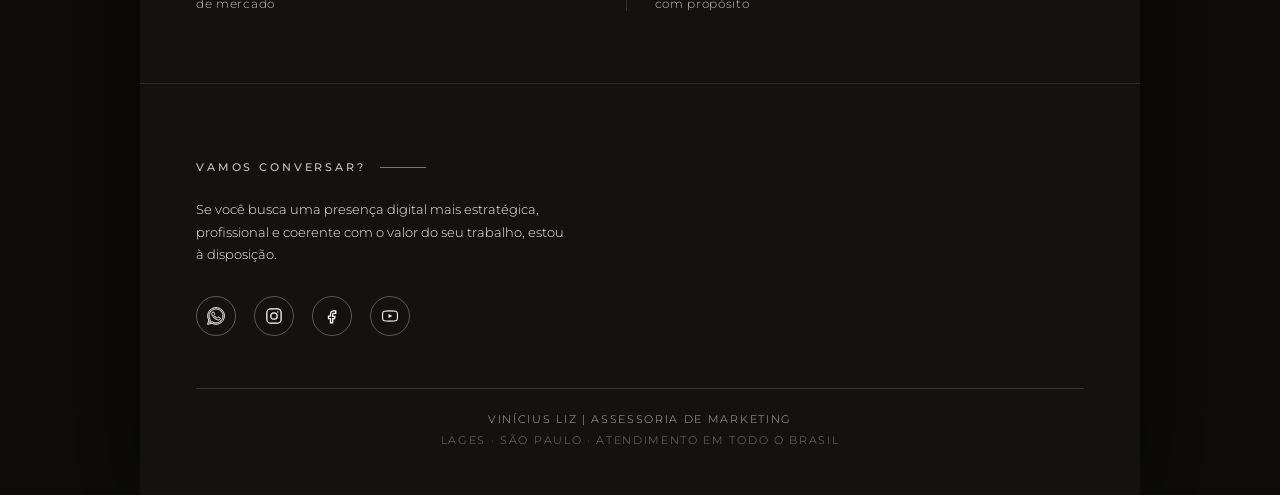
==== commit 5ec94779: "Troca o icone do WhatsApp e simplifica a secao de Indicadores da /bio - Substitui o icone de WhatsAp" ====
--- a/bio/index.html
+++ b/bio/index.html
@@ -68,7 +68,7 @@
 
       <a class="card" id="card-whatsapp" href="#" target="_blank" rel="noopener">
         <div class="card-img" aria-hidden="true">
-          <svg viewBox="0 0 24 24" stroke="currentColor"><path d="M20.5 12a8.5 8.5 0 1 1-3.7-7"/><path d="M12 3.5A8.5 8.5 0 0 1 20.5 12c0 2-.6 3.5-.6 3.5l.9 3.7-3.8-.9s-1.7.7-3.3.7"/><path d="M8.7 8.2c.2-.5.4-.5.6-.5h.5c.2 0 .4 0 .6.4.2.5.7 1.6.7 1.7.1.1.1.3 0 .4-.1.2-.1.3-.3.4-.1.2-.3.3-.4.5-.1.1-.3.3-.1.6.2.3.8 1.3 1.7 2.1 1.2 1 2.1 1.3 2.5 1.5.3.1.5.1.6-.1.2-.2.7-.8.9-1 .2-.2.3-.2.6-.1.2.1 1.5.7 1.8.8.3.1.5.2.5.3.1.4.1.8-.1 1.2-.2.4-1.1 1-1.9 1.1-.6.1-1.3.1-3.9-.9-3.3-1.3-5.3-4.6-5.5-4.8-.1-.2-1.3-1.7-1.3-3.3 0-1.6.8-2.3 1.1-2.7Z" fill="currentColor" stroke="none"/></svg>
+          <svg viewBox="0 0 32 32" fill="currentColor"><path d="M26.576 5.363c-2.69-2.69-6.406-4.354-10.511-4.354-8.209 0-14.865 6.655-14.865 14.865 0 2.732 0.737 5.291 2.022 7.491l-0.038-0.070-2.109 7.702 7.879-2.067c2.051 1.139 4.498 1.809 7.102 1.809h0.006c8.209-0.003 14.862-6.659 14.862-14.868 0-4.103-1.662-7.817-4.349-10.507l0 0zM16.062 28.228h-0.005c-0 0-0.001 0-0.001 0-2.319 0-4.489-0.64-6.342-1.753l0.056 0.031-0.451-0.267-4.675 1.227 1.247-4.559-0.294-0.467c-1.185-1.862-1.889-4.131-1.889-6.565 0-6.822 5.531-12.353 12.353-12.353s12.353 5.531 12.353 12.353c0 6.822-5.53 12.353-12.353 12.353h-0zM22.838 18.977c-0.371-0.186-2.197-1.083-2.537-1.208-0.341-0.124-0.589-0.185-0.837 0.187-0.246 0.371-0.958 1.207-1.175 1.455-0.216 0.249-0.434 0.279-0.805 0.094-1.15-0.466-2.138-1.087-2.997-1.852l0.010 0.009c-0.799-0.74-1.484-1.587-2.037-2.521l-0.028-0.052c-0.216-0.371-0.023-0.572 0.162-0.757 0.167-0.166 0.372-0.434 0.557-0.65 0.146-0.179 0.271-0.384 0.366-0.604l0.006-0.017c0.043-0.087 0.068-0.188 0.068-0.296 0-0.131-0.037-0.253-0.101-0.357l0.002 0.003c-0.094-0.186-0.836-2.014-1.145-2.758-0.302-0.724-0.609-0.625-0.836-0.637-0.216-0.010-0.464-0.012-0.712-0.012-0.395 0.010-0.746 0.188-0.988 0.463l-0.001 0.002c-0.802 0.761-1.3 1.834-1.3 3.023 0 0.026 0 0.053 0.001 0.079l-0-0.004c0.131 1.467 0.681 2.784 1.527 3.857l-0.012-0.015c1.604 2.379 3.742 4.282 6.251 5.564l0.094 0.043c0.548 0.248 1.25 0.513 1.968 0.74l0.149 0.041c0.442 0.14 0.951 0.221 1.479 0.221 0.303 0 0.601-0.027 0.889-0.078l-0.031 0.004c1.069-0.223 1.956-0.868 2.497-1.749l0.009-0.017c0.165-0.366 0.261-0.793 0.261-1.242 0-0.185-0.016-0.366-0.047-0.542l0.003 0.019c-0.092-0.155-0.34-0.247-0.712-0.434z"></path></svg>
         </div>
         <div class="card-body">
           <div class="card-title">FALE COMIGO<br>PELO WHATSAPP</div>
@@ -110,10 +110,6 @@
         <span class="indicador-label">de mercado</span>
       </div>
       <div class="indicador">
-        <span class="indicador-num">BRASIL</span>
-        <span class="indicador-label">marcas em diversas regiões</span>
-      </div>
-      <div class="indicador">
         <span class="indicador-num">ESTRATÉGIA</span>
         <span class="indicador-label">com propósito</span>
       </div>
@@ -126,7 +122,7 @@
     <p class="contact-text">Se você busca uma presença digital mais estratégica, profissional e coerente com o valor do seu trabalho, estou à disposição.</p>
     <div class="social-icons">
       <a id="link-whatsapp" href="#" target="_blank" rel="noopener" aria-label="WhatsApp">
-        <svg viewBox="0 0 24 24" stroke="currentColor"><path d="M20.5 12a8.5 8.5 0 1 1-3.7-7"/><path d="M12 3.5A8.5 8.5 0 0 1 20.5 12c0 2-.6 3.5-.6 3.5l.9 3.7-3.8-.9s-1.7.7-3.3.7"/><path d="M8.7 8.2c.2-.5.4-.5.6-.5h.5c.2 0 .4 0 .6.4.2.5.7 1.6.7 1.7.1.1.1.3 0 .4-.1.2-.1.3-.3.4-.1.2-.3.3-.4.5-.1.1-.3.3-.1.6.2.3.8 1.3 1.7 2.1 1.2 1 2.1 1.3 2.5 1.5.3.1.5.1.6-.1.2-.2.7-.8.9-1 .2-.2.3-.2.6-.1.2.1 1.5.7 1.8.8.3.1.5.2.5.3.1.4.1.8-.1 1.2-.2.4-1.1 1-1.9 1.1-.6.1-1.3.1-3.9-.9-3.3-1.3-5.3-4.6-5.5-4.8-.1-.2-1.3-1.7-1.3-3.3 0-1.6.8-2.3 1.1-2.7Z" fill="currentColor" stroke="none"/></svg>
+        <svg viewBox="0 0 32 32" fill="currentColor"><path d="M26.576 5.363c-2.69-2.69-6.406-4.354-10.511-4.354-8.209 0-14.865 6.655-14.865 14.865 0 2.732 0.737 5.291 2.022 7.491l-0.038-0.070-2.109 7.702 7.879-2.067c2.051 1.139 4.498 1.809 7.102 1.809h0.006c8.209-0.003 14.862-6.659 14.862-14.868 0-4.103-1.662-7.817-4.349-10.507l0 0zM16.062 28.228h-0.005c-0 0-0.001 0-0.001 0-2.319 0-4.489-0.64-6.342-1.753l0.056 0.031-0.451-0.267-4.675 1.227 1.247-4.559-0.294-0.467c-1.185-1.862-1.889-4.131-1.889-6.565 0-6.822 5.531-12.353 12.353-12.353s12.353 5.531 12.353 12.353c0 6.822-5.53 12.353-12.353 12.353h-0zM22.838 18.977c-0.371-0.186-2.197-1.083-2.537-1.208-0.341-0.124-0.589-0.185-0.837 0.187-0.246 0.371-0.958 1.207-1.175 1.455-0.216 0.249-0.434 0.279-0.805 0.094-1.15-0.466-2.138-1.087-2.997-1.852l0.010 0.009c-0.799-0.74-1.484-1.587-2.037-2.521l-0.028-0.052c-0.216-0.371-0.023-0.572 0.162-0.757 0.167-0.166 0.372-0.434 0.557-0.65 0.146-0.179 0.271-0.384 0.366-0.604l0.006-0.017c0.043-0.087 0.068-0.188 0.068-0.296 0-0.131-0.037-0.253-0.101-0.357l0.002 0.003c-0.094-0.186-0.836-2.014-1.145-2.758-0.302-0.724-0.609-0.625-0.836-0.637-0.216-0.010-0.464-0.012-0.712-0.012-0.395 0.010-0.746 0.188-0.988 0.463l-0.001 0.002c-0.802 0.761-1.3 1.834-1.3 3.023 0 0.026 0 0.053 0.001 0.079l-0-0.004c0.131 1.467 0.681 2.784 1.527 3.857l-0.012-0.015c1.604 2.379 3.742 4.282 6.251 5.564l0.094 0.043c0.548 0.248 1.25 0.513 1.968 0.74l0.149 0.041c0.442 0.14 0.951 0.221 1.479 0.221 0.303 0 0.601-0.027 0.889-0.078l-0.031 0.004c1.069-0.223 1.956-0.868 2.497-1.749l0.009-0.017c0.165-0.366 0.261-0.793 0.261-1.242 0-0.185-0.016-0.366-0.047-0.542l0.003 0.019c-0.092-0.155-0.34-0.247-0.712-0.434z"></path></svg>
       </a>
       <a id="link-instagram" href="#" target="_blank" rel="noopener" aria-label="Instagram">
         <svg viewBox="0 0 24 24" stroke="currentColor"><rect x="2.5" y="2.5" width="19" height="19" rx="5"/><circle cx="12" cy="12" r="4.3"/><circle cx="17.2" cy="6.8" r="1" fill="currentColor" stroke="none"/></svg>
--- a/bio/css/style.css
+++ b/bio/css/style.css
@@ -314,21 +314,22 @@
 }
 .indicadores-inner{
   display:flex;
-  flex-direction:column;
-  gap:28px;
+  flex-direction:row;
+  gap:0;
 }
 .indicador{
+  flex:1;
   display:flex;
   flex-direction:column;
   gap:6px;
-  padding-bottom:22px;
-  border-bottom:1px solid rgba(246,245,241,.14);
-}
-.indicador:last-child{border-bottom:none; padding-bottom:0;}
+  padding:0 clamp(14px,4vw,28px);
+  border-left:1px solid rgba(246,245,241,.14);
+}
+.indicador:first-child{border-left:none; padding-left:0;}
 .indicador-num{
   font-family:'Montserrat',sans-serif;
   font-weight:700;
-  font-size:22px;
+  font-size:clamp(18px,5vw,22px);
   letter-spacing:.04em;
   color:#fff;
 }
@@ -337,21 +338,6 @@
   font-weight:300;
   letter-spacing:.06em;
   color:var(--smoke);
-}
-
-@media (min-width:680px){
-  .indicadores-inner{
-    flex-direction:row;
-    gap:0;
-  }
-  .indicador{
-    flex:1;
-    border-bottom:none;
-    padding-bottom:0;
-    padding:0 28px;
-    border-left:1px solid rgba(246,245,241,.14);
-  }
-  .indicador:first-child{border-left:none; padding-left:0;}
 }
 
 /* ============ CONTACT ============ */
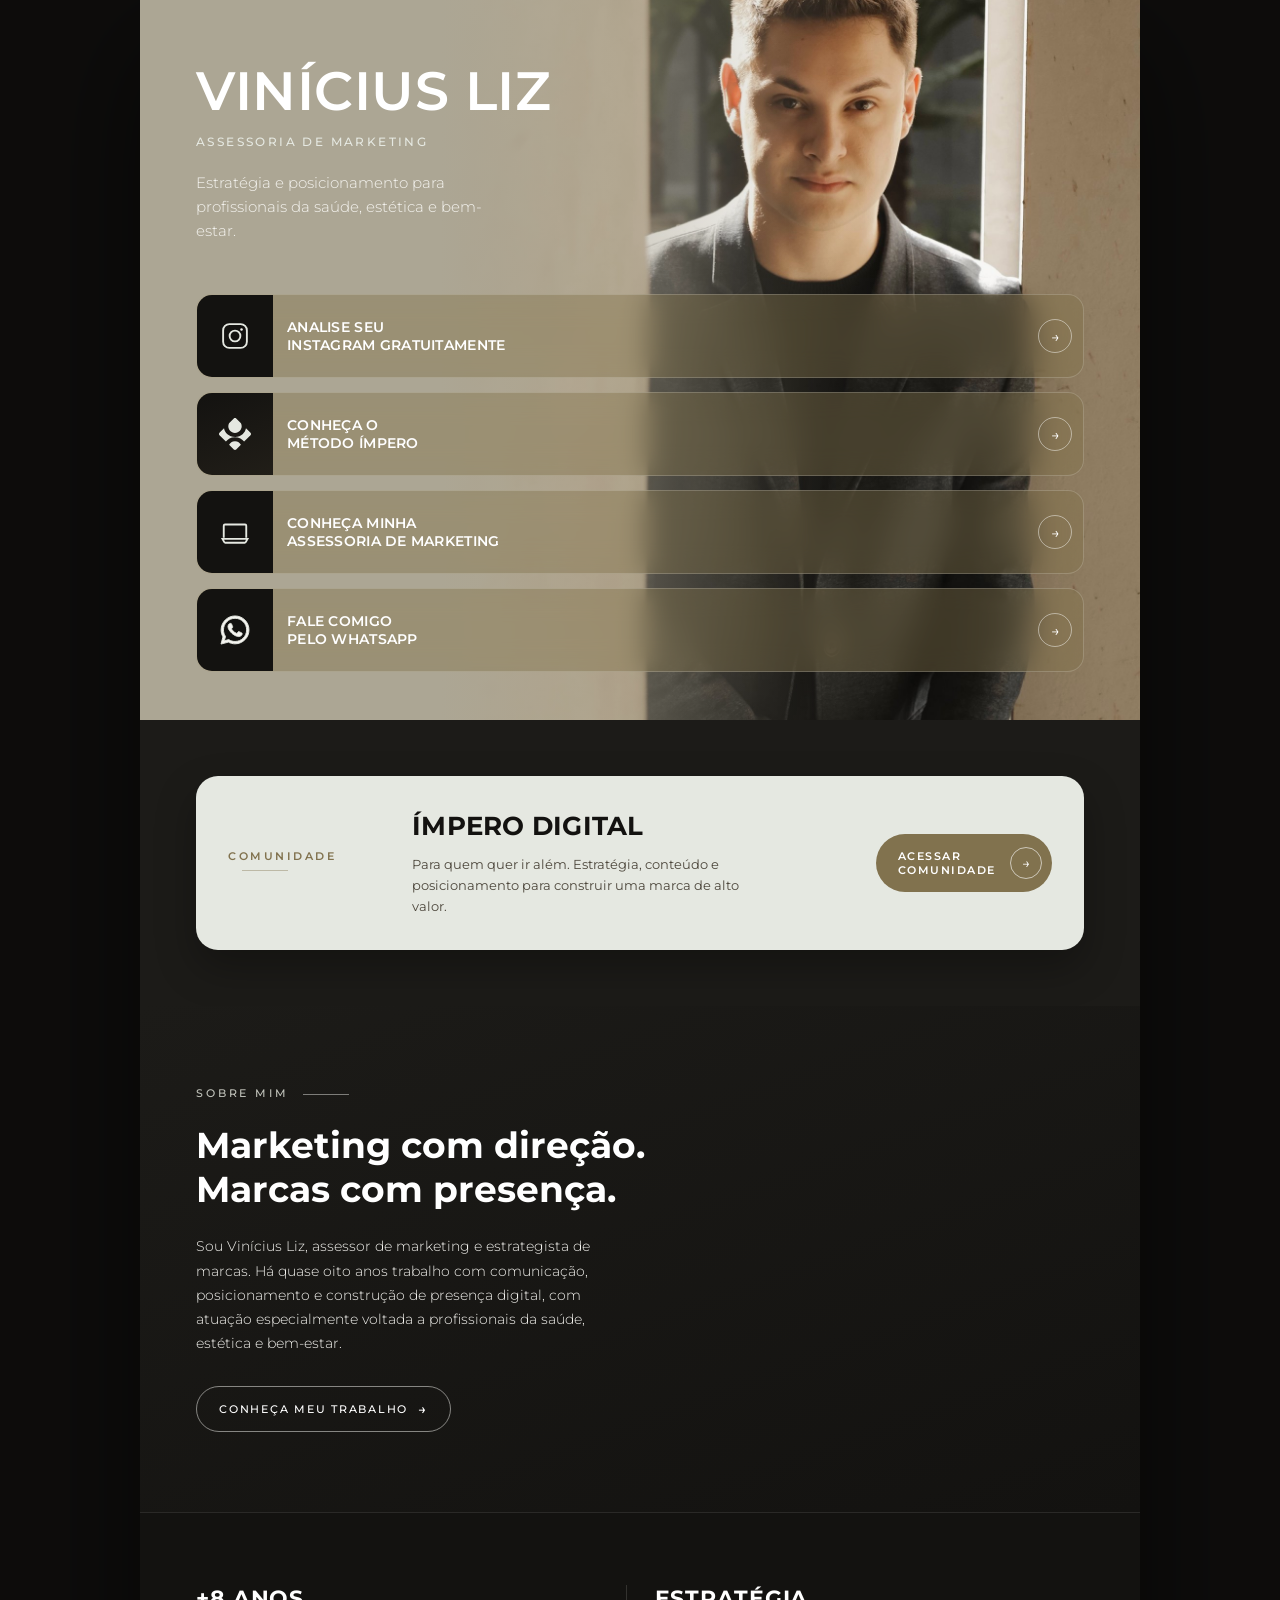
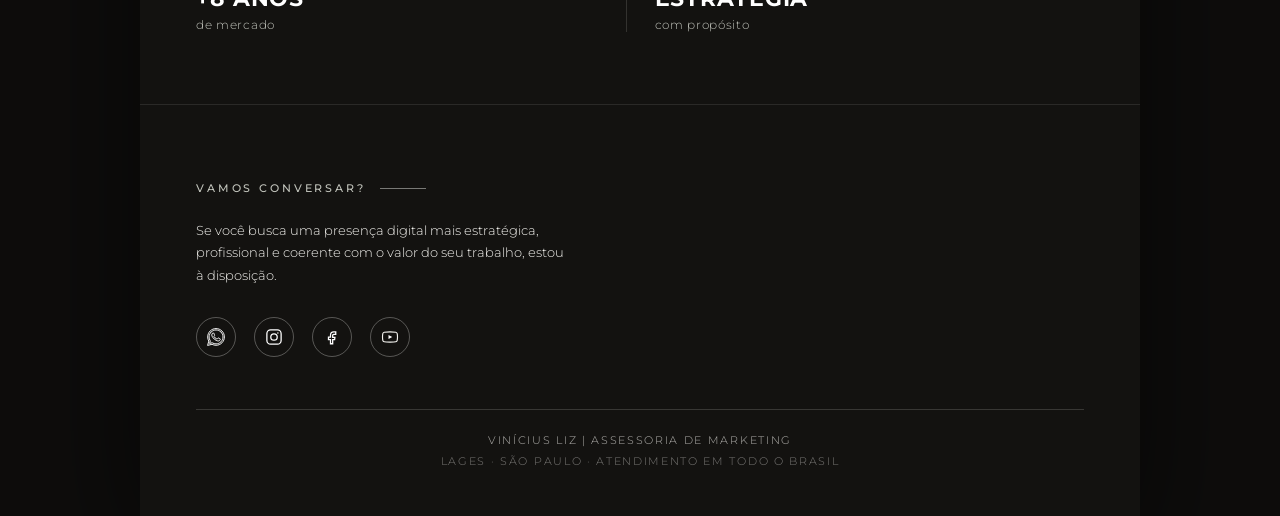
==== commit 21e0004a: "Harmoniza o hero da /bio e atualiza links da Comunidade e do portfolio - Hero: centraliza verticalme" ====
--- a/bio/index.html
+++ b/bio/index.html
@@ -32,7 +32,7 @@
     <div class="hero-content">
       <h1 class="hero-name">VINÍCIUS LIZ</h1>
       <p class="hero-role">ASSESSORIA DE MARKETING</p>
-      <p class="hero-desc">Estratégia e posicionamento para<br>profissionais da saúde,<br>estética e bem-estar.</p>
+      <p class="hero-desc">Estratégia e posicionamento para profissionais da saúde, estética e bem-estar.</p>
     </div>
 
     <div class="cards">
--- a/bio/css/style.css
+++ b/bio/css/style.css
@@ -53,7 +53,7 @@
 /* ============ HERO ============ */
 .hero{
   position:relative;
-  min-height:640px;
+  min-height:720px;
   padding:clamp(28px,7vw,56px) clamp(20px,6vw,56px) 0;
   overflow:hidden;
   display:flex;
@@ -81,30 +81,37 @@
 .hero-content{
   position:relative; z-index:3;
   max-width:78%;
+  flex:1 1 auto;
+  min-height:0;
+  display:flex;
+  flex-direction:column;
+  justify-content:center;
+  gap:clamp(10px,2.2vw,14px);
+  padding-bottom:clamp(28px,6vw,44px);
 }
 .hero-name{
   font-family:'Montserrat',sans-serif;
   font-weight:600;
   font-size:clamp(34px,9.5vw,54px);
-  letter-spacing:.03em;
-  color:#fff;
-  margin:0 0 6px;
-  line-height:1.04;
+  letter-spacing:.01em;
+  color:#fff;
+  margin:0;
+  line-height:1.05;
 }
 .hero-role{
-  margin:0 0 20px;
-  font-size:12px;
+  margin:0;
+  font-size:clamp(11px,2.6vw,12px);
   font-weight:500;
-  letter-spacing:.26em;
+  letter-spacing:.2em;
   color:var(--beige);
 }
 .hero-desc{
-  margin:0 0 clamp(32px,8vw,48px);
+  margin:clamp(4px,1.5vw,8px) 0 0;
   font-size:clamp(13px,3.6vw,15px);
   font-weight:300;
   line-height:1.6;
   color:var(--off-white);
-  max-width:300px;
+  max-width:320px;
 }
 
 /* ============ CARDS ============ */
@@ -113,7 +120,6 @@
   display:flex; flex-direction:column;
   gap:14px;
   padding-bottom:clamp(32px,8vw,48px);
-  margin-top:auto;
 }
 .card{
   display:flex;
@@ -394,11 +400,11 @@
 
 /* ============ HERO MOBILE OVERRIDES (kept last so they win the cascade) ============ */
 @media (max-width:679px){
-  .hero{ padding-top:16px; }
+  .hero{ padding-top:24px; min-height:600px; }
   .hero-photo{ width:50%; object-position:57% 50%; }
-  .hero-content{ max-width:44%; }
-  .hero-name{ font-size:28px; margin:0 0 4px; }
-  .hero-role{ margin-bottom:14px; }
-  .hero-desc{ font-size:11.5px; line-height:1.45; margin-bottom:22px; }
+  .hero-content{ max-width:47%; gap:10px; }
+  .hero-name{ font-size:30px; }
+  .hero-role{ font-size:10px; letter-spacing:.14em; }
+  .hero-desc{ font-size:11.5px; line-height:1.5; max-width:none; }
   .cards{ gap:8px; padding-bottom:18px; }
 }
